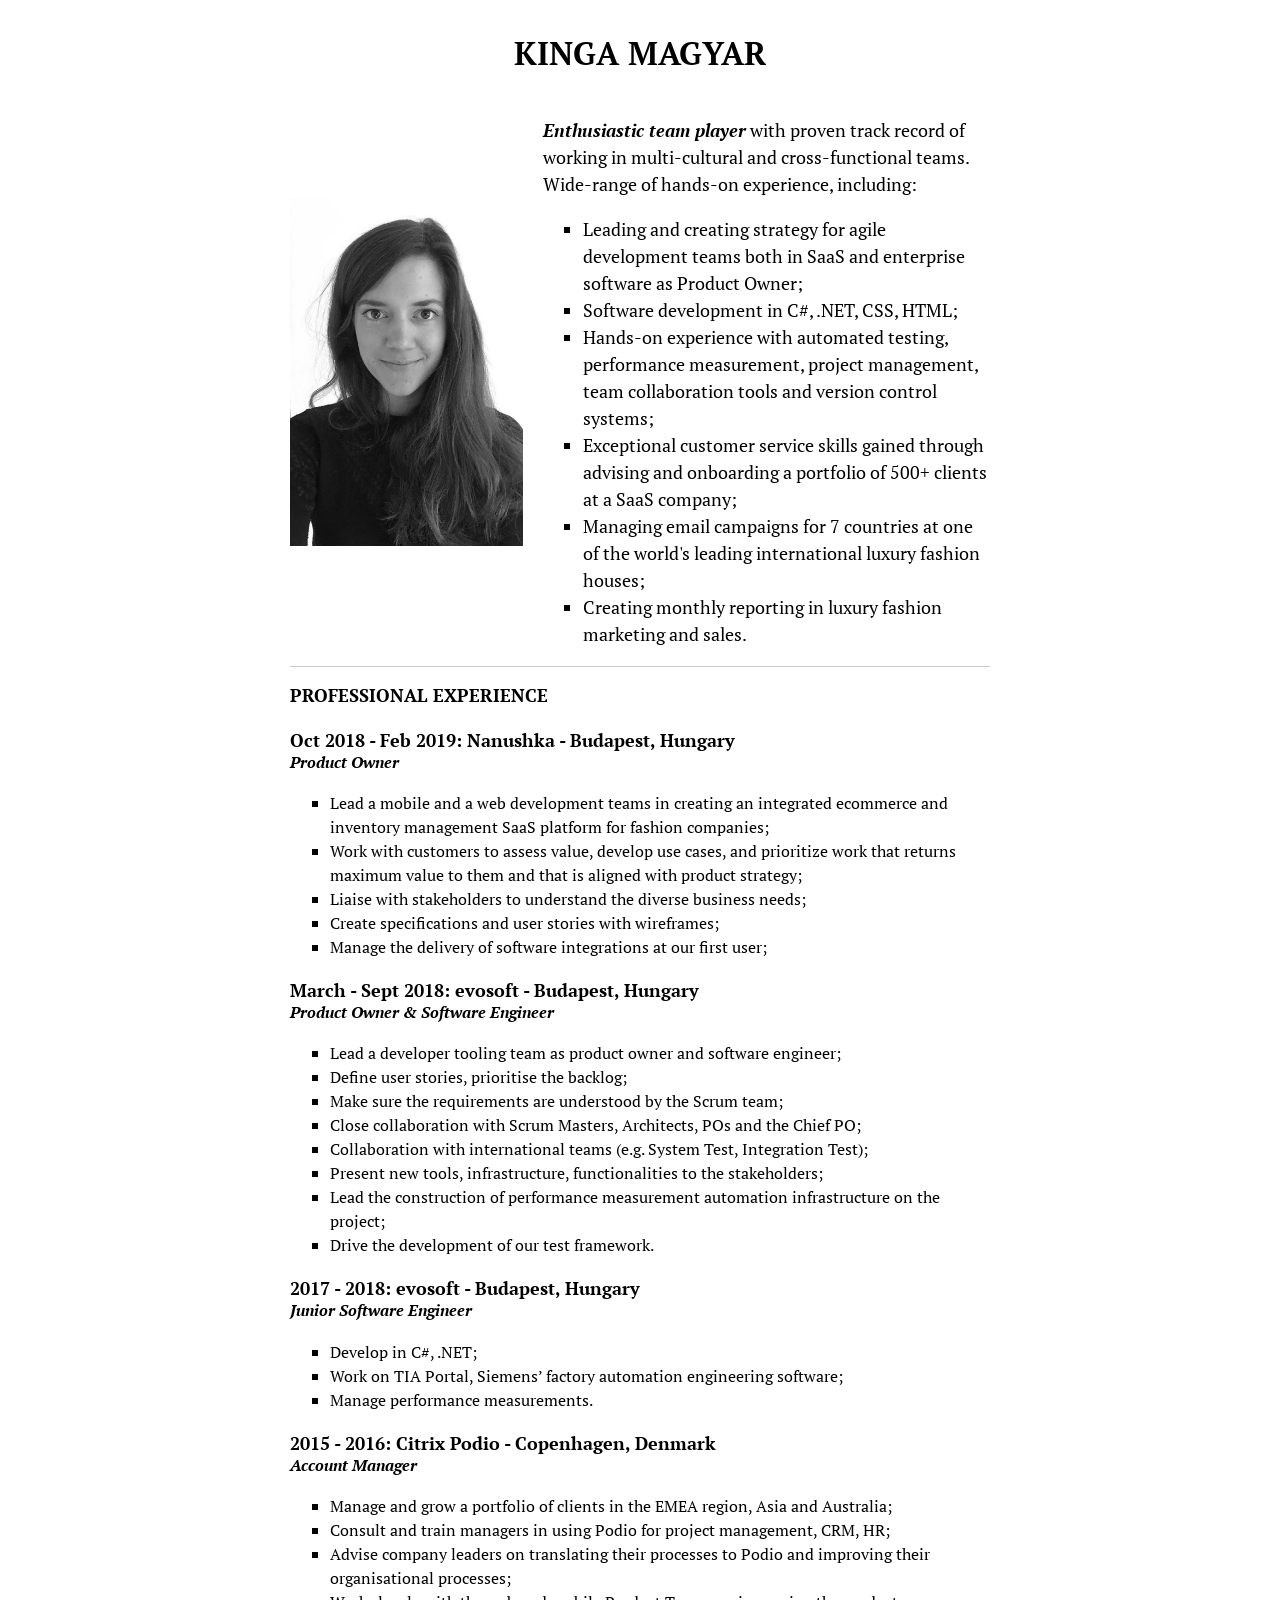
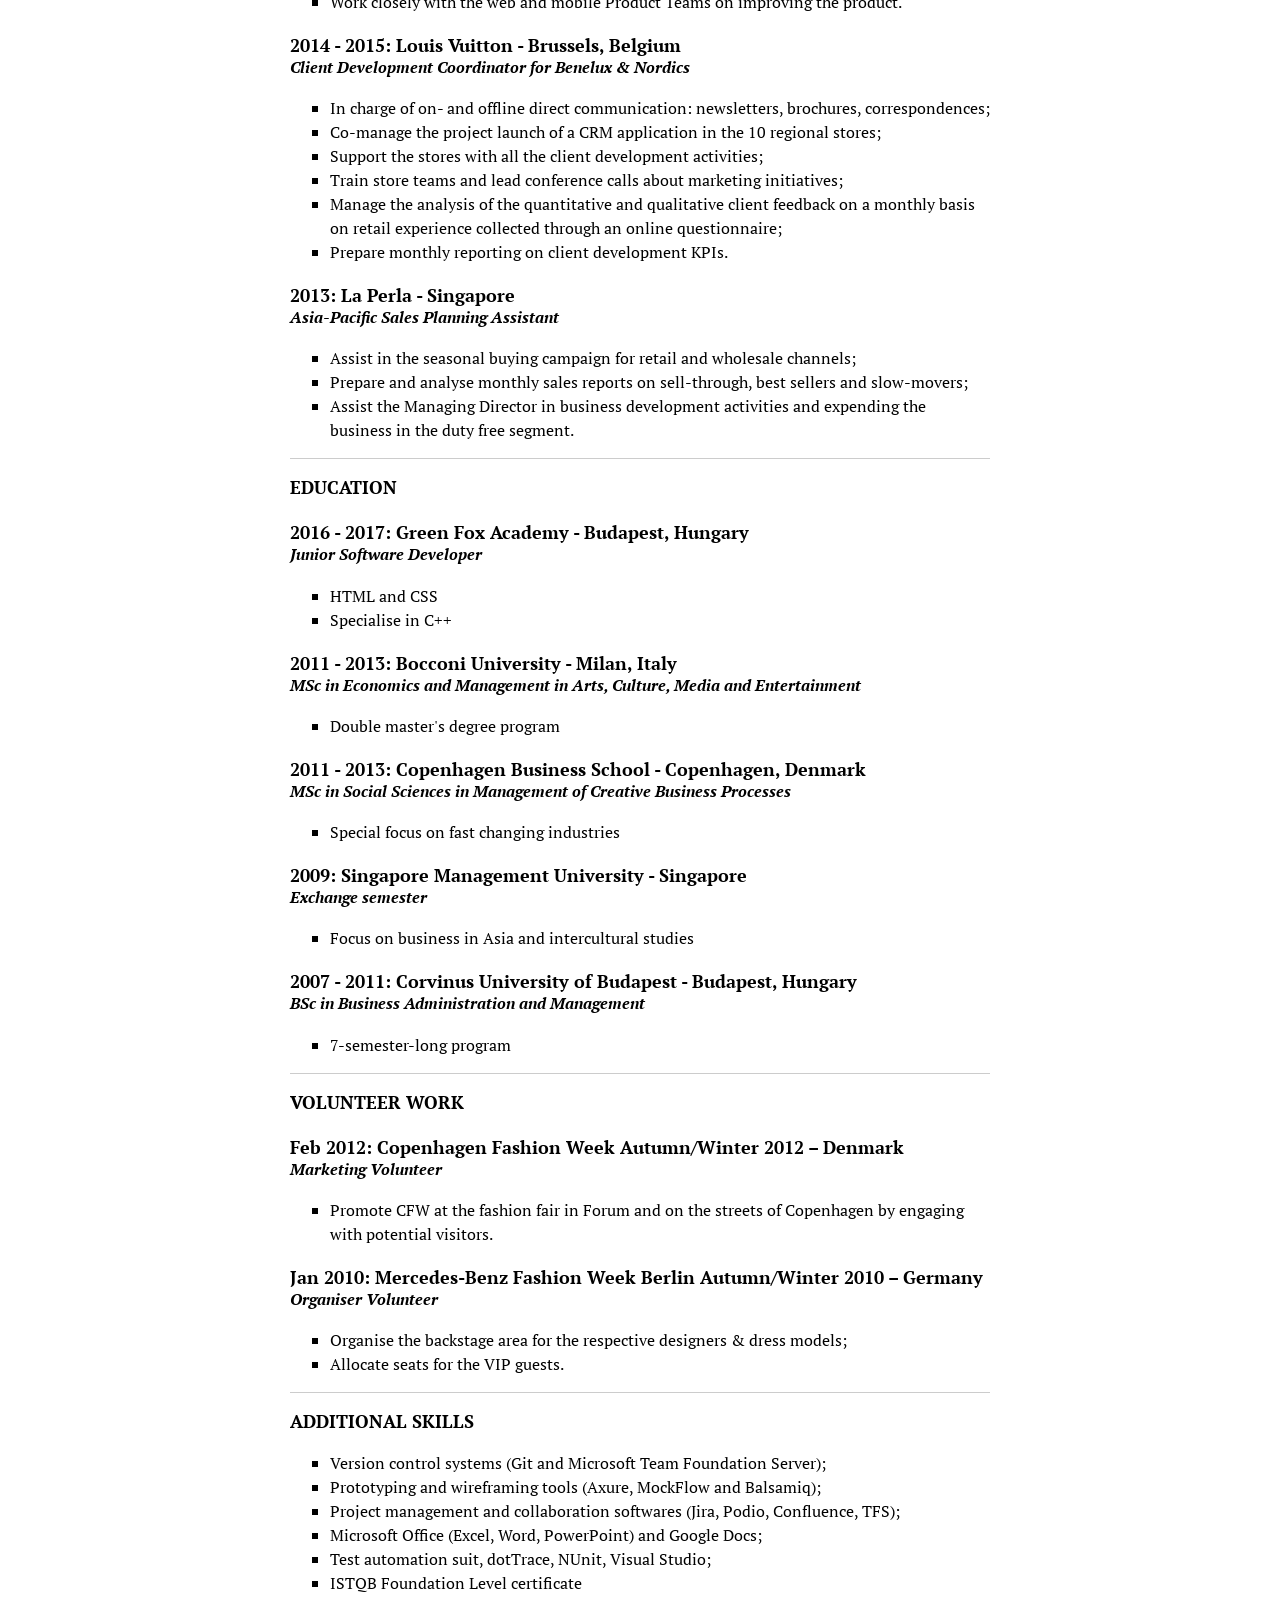
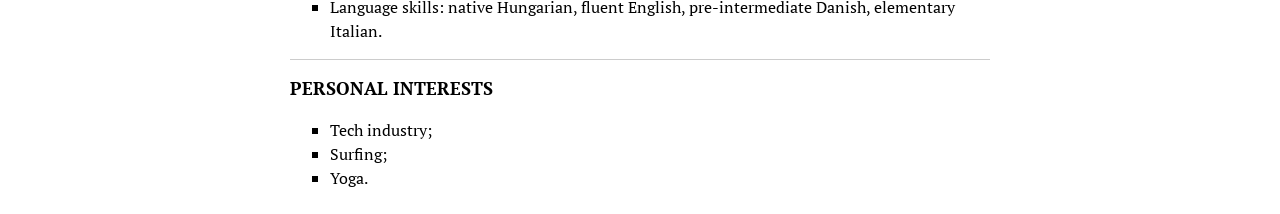
==== index.html @ 29c27c9c "Extend experience" ====
<!doctype html>
<html lang="en">
  <head>
    <title>CV Kinga Magyar</title>
    <meta charset="utf-8">
    <link href="https://fonts.googleapis.com/css?family=PT+Serif:400,400i,700,700i" rel="stylesheet">
    <link href="style.css" rel="stylesheet">
    <meta name="viewport" content="width=device-width, initial-scale=1">
  </head>
  <body>
    <h1>Kinga Magyar</h1>
    <div class="profile-pic">
      <img src="Kinga_profile.jpg" alt="Kinga Magyar profile">
    </div>
    <section class="summary">
      <p>
        <em>Enthusiastic team player</em>
        with proven track record of working in multi-cultural and cross-functional teams. Wide-range of hands-on experience, including:
      </p>
      <ul>
      	<li>
          Leading and creating strategy for agile development teams both in SaaS and enterprise software as Product Owner;
        </li>
        <li>
          Software development in C#, .NET, CSS, HTML;
        </li>
        <li>
          Hands-on experience with automated testing, performance measurement, project management, team collaboration tools and version control systems;
        </li>
        <li>
          Exceptional customer service skills gained through advising and onboarding a portfolio of 500+ clients at a SaaS company;
        </li>
        <li>
          Managing email campaigns for 7 countries at one of the world's leading international luxury fashion houses;
        </li>
        <li>
          Creating monthly reporting in luxury fashion marketing and sales.
        </li>
      </ul>
    </section>
    <section>
      <h2>Professional experience</h2>
      <ul class="simple-ul">
        <li>
          <h3>Oct 2018 - Feb 2019: Nanushka - Budapest, Hungary</h3>
          <h4>Product Owner</h4>
          <ul>
            <li>
              Lead a mobile and a web development teams in creating an integrated ecommerce and inventory management SaaS platform for fashion companies;
            </li>
            <li>
              Work with customers to assess value, develop use cases, and prioritize work that returns maximum value to them and that is aligned with product strategy;
            </li>
            <li>
              Liaise with stakeholders to understand the diverse business needs;
            </li>
            <li>
              Create specifications and user stories with wireframes;
            </li>
            <li>
              Manage the delivery of software integrations at our first user;
            </li>
          </ul>
        </li>
        <li>
          <h3>March - Sept 2018: evosoft - Budapest, Hungary</h3>
          <h4>Product Owner & Software Engineer</h4>
          <ul>
            <li>
              Lead a developer tooling team as product owner and software engineer;
            </li>
            <li>
              Define user stories, prioritise the backlog;
            </li>
            <li>
              Make sure the requirements are understood by the Scrum team;
            </li>
            <li>
              Close collaboration with Scrum Masters, Architects, POs and the Chief PO;
            </li>
            <li>
              Collaboration with international teams (e.g. System Test, Integration Test);
            </li>
            <li>
              Present new tools, infrastructure, functionalities to the stakeholders;
            </li>
            <li>
              Lead the construction of performance measurement automation infrastructure on the project;
            </li>
            <li>
              Drive the development of our test framework.
            </li>
          </ul>
        </li>
        <li>
          <h3>2017 - 2018: evosoft - Budapest, Hungary</h3>
          <h4>Junior Software Engineer</h4>
          <ul>
            <li>
              Develop in C#, .NET;
            </li>
            <li>
              Work on TIA Portal, Siemens’ factory automation engineering software;
            </li>
            <li>
              Manage performance measurements.
            </li>
          </ul>
        </li>
        <li>
          <h3>2015 - 2016: Citrix Podio - Copenhagen, Denmark</h3>
          <h4>Account Manager</h4>
          <ul>
            <li>
              Manage and grow a portfolio of clients in the EMEA region, Asia and Australia;
            </li>
            <li>
              Consult and train managers in using Podio for project management, CRM, HR;
            </li>
            <li>
              Advise company leaders on translating their processes to Podio and improving their organisational processes;
            </li>
            <li>
              Work closely with the web and mobile Product Teams on improving the product.
            </li>
          </ul>
        </li>
        <li>
          <h3>2014 - 2015: Louis Vuitton - Brussels, Belgium</h3>
          <h4>Client Development Coordinator for Benelux & Nordics</h4>
          <ul>
            <li>
              In charge of on- and offline direct communication: newsletters, brochures, correspondences;
            </li>
            <li>
              Co-manage the project launch of a CRM application in the 10 regional stores;
            </li>
            <li>
              Support the stores with all the client development activities;
            </li>
            <li>
              Train store teams and lead conference calls about marketing initiatives;
            </li>
            <li>
              Manage the analysis of the quantitative and qualitative client feedback  on a monthly basis on retail experience collected through an online questionnaire;
            </li>
            <li>
              Prepare monthly reporting on client development KPIs.
            </li>
          </ul>
        </li>
        <li>
          <h3>2013: La Perla - Singapore</h3>
          <h4>Asia-Pacific Sales Planning Assistant</h4>
          <ul>
            <li>
              Assist in the seasonal buying campaign for retail and wholesale channels; 
            </li>
            <li>
              Prepare and analyse monthly sales reports on sell-through, best sellers and slow-movers;
            </li>
            <li>
              Assist the Managing Director in business development activities and expending the business in the duty free segment.
            </li>
          </ul>
        </li>
      </ul>
    </section>
    <section>
      <h2>Education</h2>
      <ul class="simple-ul">
        <li>
          <h3>2016 - 2017: Green Fox Academy - Budapest, Hungary</h3>
          <h4>Junior Software Developer</h4>
          <ul>
            <li>HTML and CSS</li>
            <li>Specialise in C++</li>
          </ul>
        </li>
        <li>
          <h3>2011 - 2013: Bocconi University - Milan, Italy</h3>
          <h4>MSc in Economics and Management in Arts, Culture, Media and Entertainment</h4>
          <ul>
            <li>Double master's degree program</li>
          </ul>
        </li>
        <li>
          <h3>2011 - 2013: Copenhagen Business School - Copenhagen, Denmark</h3>
          <h4>MSc in Social Sciences in Management of Creative Business Processes</h4>
          <ul>
            <li>Special focus on fast changing industries</li>
          </ul>
        </li>
        <li>
          <h3>2009: Singapore Management University - Singapore</h3>
          <h4>Exchange semester</h4>
          <ul>
            <li>Focus on business in Asia and intercultural studies</li>
          </ul>
        </li>
        <li>
          <h3>2007 - 2011: Corvinus University of Budapest - Budapest, Hungary</h3>
          <h4>BSc in Business Administration and Management</h4>
          <ul>
            <li>7-semester-long program</li>
          </ul>
        </li>
      </ul>
    </section>
    <section>
      <h2>Volunteer Work</h2>
      <ul class="simple-ul">
        <li>
          <h3>Feb 2012: Copenhagen Fashion Week Autumn/Winter 2012 – Denmark</h3>
          <h4>Marketing Volunteer</h4>
          <ul>
            <li>
              Promote CFW at the fashion fair in Forum and on the streets of Copenhagen by engaging with potential visitors.
            </li>
          </ul>
        </li>
        <li>
          <h3>Jan 2010: Mercedes-Benz Fashion Week Berlin Autumn/Winter 2010 – Germany</h3>
          <h4>Organiser Volunteer</h4>
          <ul>
            <li>
              Organise the backstage area for the respective designers & dress models;
            </li>
            <li>
              Allocate seats for the VIP guests.
            </li>
          </ul>
        </li>
	  </ul>
	</section>
    <section>
      <h2>Additional Skills</h2>
      <ul>
        <li>Version control systems (Git and Microsoft Team Foundation Server);</li>
        <li>Prototyping and wireframing tools (Axure, MockFlow and Balsamiq);</li>
        <li>Project management and collaboration softwares (Jira, Podio, Confluence, TFS);</li>
        <li>Microsoft Office (Excel, Word, PowerPoint) and Google Docs;</li>
        <li>Test automation suit, dotTrace, NUnit, Visual Studio;</li>
        <li>ISTQB Foundation Level certificate</li>
        <li>Language skills: native Hungarian, fluent English, pre-intermediate Danish, elementary Italian.</li>
      </ul>
    </section>
    <section>
      <h2>Personal Interests</h2>
      <ul>
        <li>Tech industry;</li>
        <li>Surfing;</li>
        <li>Yoga.</li>
      </ul>
    </section>
  </body>
</html>
---- style.css ----
body {
  color: #4C4C4C;
  display: flex;
  flex-wrap: wrap;
  font-family: PT Serif, sans-serif;
  line-height: 1.5;
  margin-left: auto;
  margin-right: auto;
  text-align: left;
  color: #000000;
}

img {
  margin: 0px 15px 15px 0px;
}

section {
  border-top: 1px solid rgba(0,0,0,0.2);
  width: 100%;
}

em {
  color: #000000;
  font-weight: bold;
}

ul {
  list-style-type: square;
}

h1 {
  text-align: center;
  width: 100%;
}

h1,
h2 {
  text-transform: uppercase;
}

h2,
h3 {
  font-size: 18px;
  margin-bottom: 0;
}

h4 {
  font-size: 16px;
  font-style: italic;
  line-height: 1;
  margin-top: 0;
}

.summary {
  font-size: large;
  border-top: 0;
}

.simple-ul {
  list-style: none;
  padding-left: 0;
}

@media screen and (min-width: 768px) {
  body {
    max-width: 700px; 
  }

  img, .profile-pic {
    width: 233px;
    margin-right: 20px;
    align-self: center;
  }

  .summary {
    width: 447px;
  }
}

@media screen and (min-width: 600px) and (max-width: 767px) {
  body {
    max-width: 560px; 
  }

  img, .profile-pic {
    width: 187px;
    margin-right: 20px;
    align-self: center;
  }

  .summary {
    width: 353px;
  }
}

@media screen and (max-width: 599px) {
  body {
    margin: 0 10px; 
  }

  img {
    width: 80%;
    margin: 0 10%;
  }

  .profile-pic {
    overflow: hidden;
    height: 80vw;
  }
}
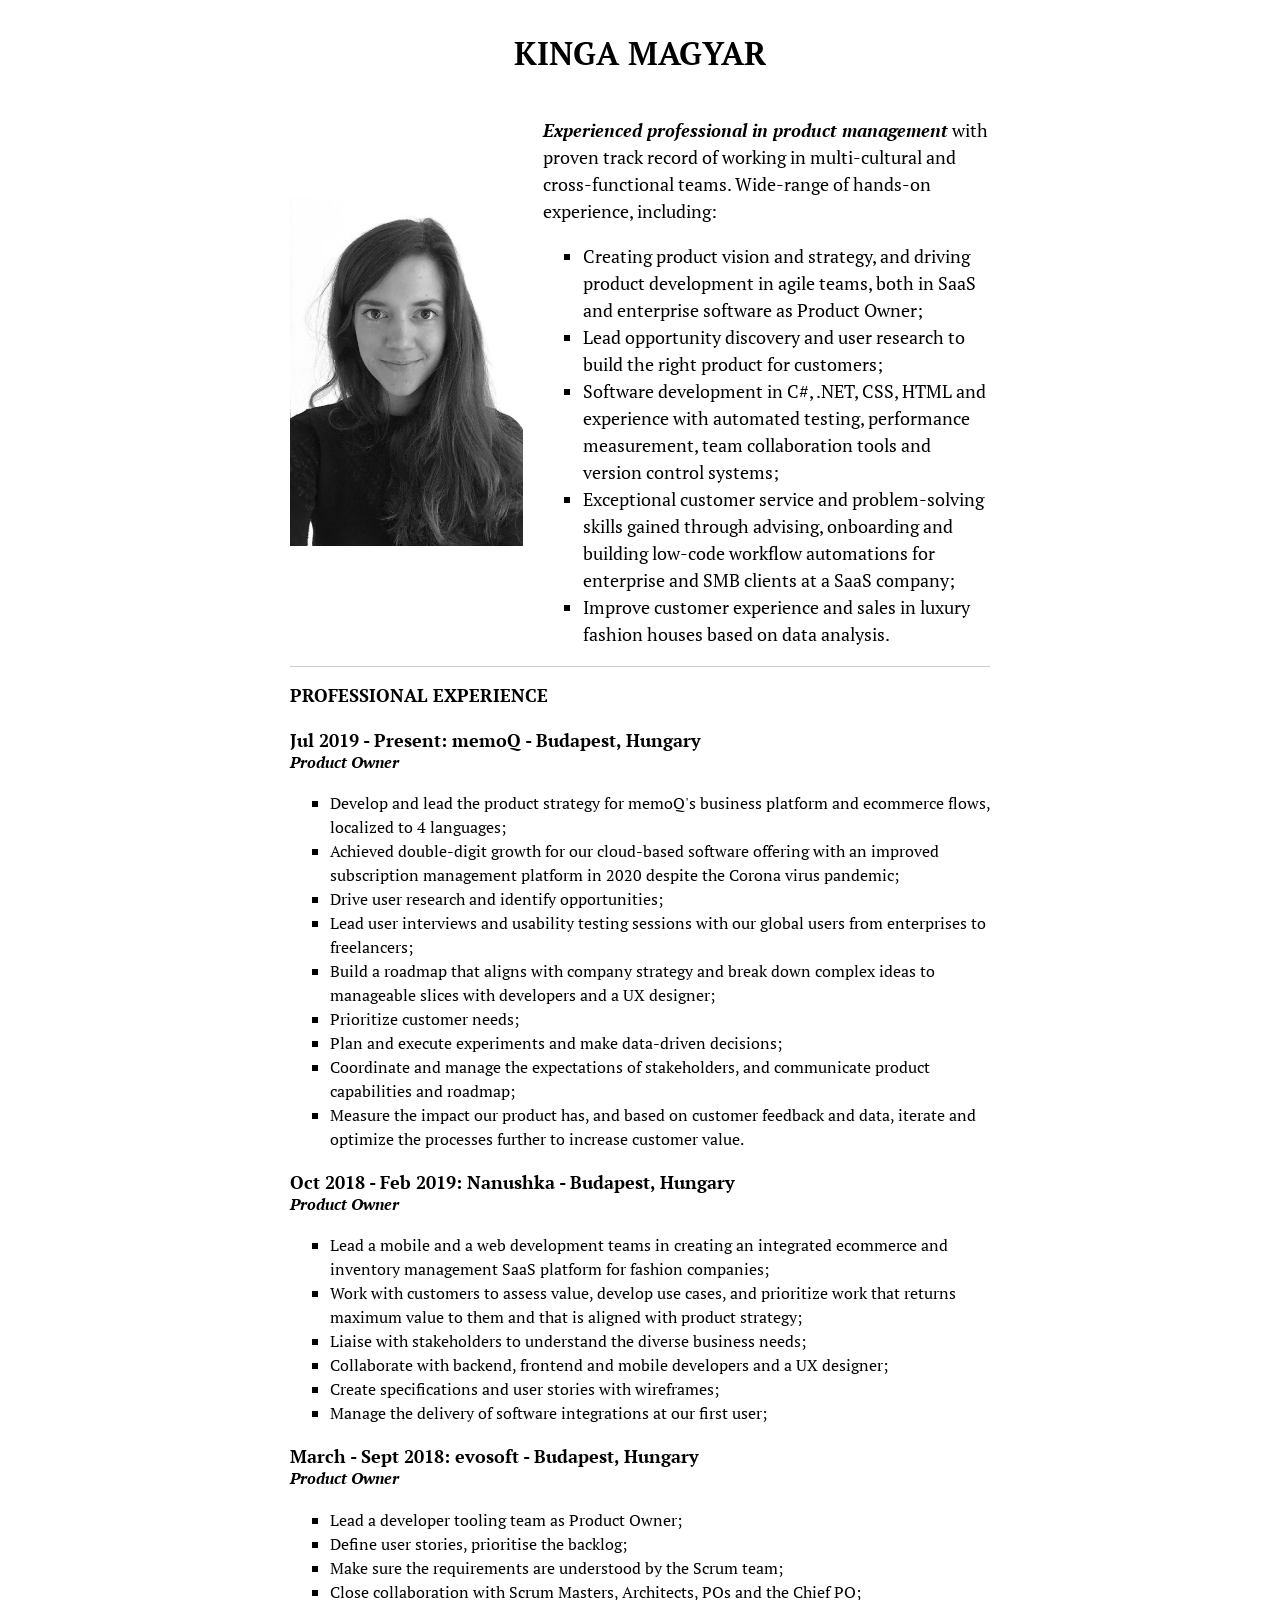
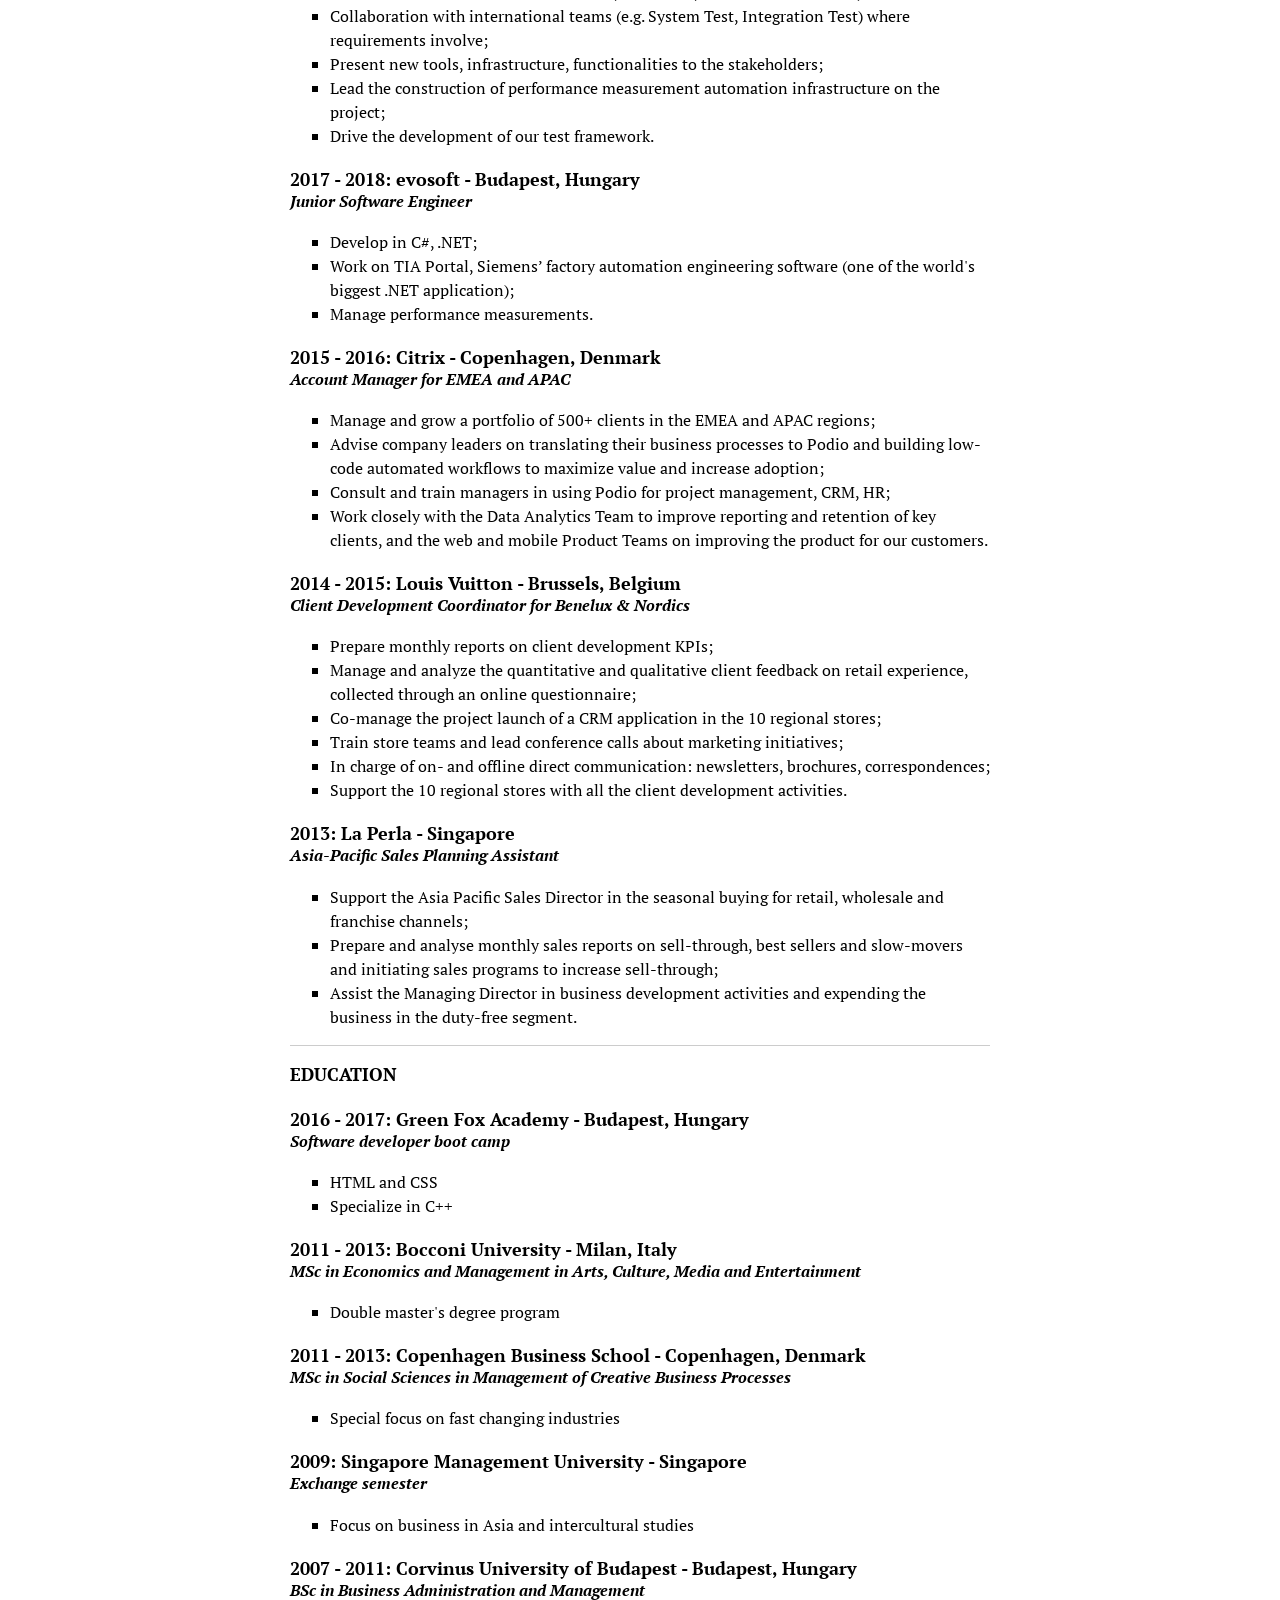
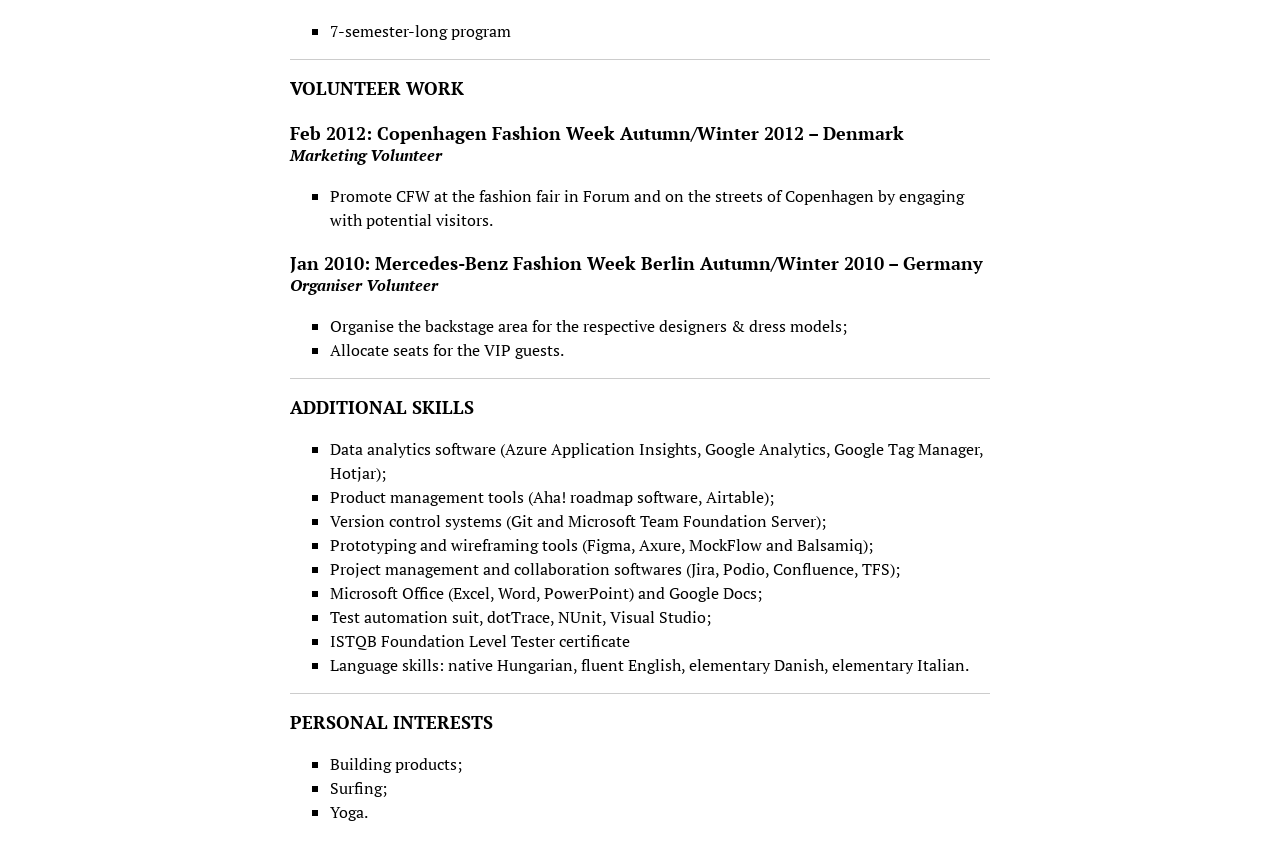
==== commit 80c4c9ac: "Update experience" ====
--- a/index.html
+++ b/index.html
@@ -14,33 +14,64 @@
     </div>
     <section class="summary">
       <p>
-        <em>Enthusiastic team player</em>
+        <em>Experienced professional in product management</em>
         with proven track record of working in multi-cultural and cross-functional teams. Wide-range of hands-on experience, including:
       </p>
       <ul>
       	<li>
-          Leading and creating strategy for agile development teams both in SaaS and enterprise software as Product Owner;
-        </li>
-        <li>
-          Software development in C#, .NET, CSS, HTML;
-        </li>
-        <li>
-          Hands-on experience with automated testing, performance measurement, project management, team collaboration tools and version control systems;
-        </li>
-        <li>
-          Exceptional customer service skills gained through advising and onboarding a portfolio of 500+ clients at a SaaS company;
-        </li>
-        <li>
-          Managing email campaigns for 7 countries at one of the world's leading international luxury fashion houses;
-        </li>
-        <li>
-          Creating monthly reporting in luxury fashion marketing and sales.
+          Creating product vision and strategy, and driving product development in agile teams, both in SaaS and enterprise software as Product Owner;
+        </li>
+	<li>
+          Lead opportunity discovery and user research to build the right product for customers;
+        </li>
+        <li>
+          Software development in C#, .NET, CSS, HTML and experience with automated testing, performance measurement, team collaboration tools and version control systems;
+        </li>
+        <li>
+          Exceptional customer service and problem-solving skills gained through advising, onboarding and building low-code workflow automations for enterprise and SMB clients at a SaaS company;
+        </li>
+        <li>
+          Improve customer experience and sales in luxury fashion houses based on data analysis.
         </li>
       </ul>
     </section>
     <section>
       <h2>Professional experience</h2>
       <ul class="simple-ul">
+	<li>
+          <h3>Jul 2019 - Present: memoQ - Budapest, Hungary</h3>
+          <h4>Product Owner</h4>
+          <ul>
+            <li>
+              Develop and lead the product strategy for memoQ's business platform and ecommerce flows, localized to 4 languages;
+            </li>
+            <li>
+              Achieved double-digit growth for our cloud-based software offering with an improved subscription management platform in 2020 despite the Corona virus pandemic;
+            </li>
+            <li>
+              Drive user research and identify opportunities;
+            </li>
+            <li>
+              Lead user interviews and usability testing sessions with our global users from enterprises to freelancers;
+            </li>
+            <li>
+              Build a roadmap that aligns with company strategy and break down complex ideas to manageable slices with developers and a UX designer;
+            </li>
+	    <li>
+              Prioritize customer needs;
+            </li>
+	    <li>
+	      Plan and execute experiments and make data-driven decisions;
+	    </li>
+	    <li>
+              Coordinate and manage the expectations of stakeholders, and communicate product capabilities and roadmap;
+            </li>
+	    <li>
+	      Measure the impact our product has, and based on customer feedback and data, iterate and optimize the processes further to increase customer value.
+	    </li>
+          </ul>
+        </li>
+        <li>
         <li>
           <h3>Oct 2018 - Feb 2019: Nanushka - Budapest, Hungary</h3>
           <h4>Product Owner</h4>
@@ -54,6 +85,9 @@
             <li>
               Liaise with stakeholders to understand the diverse business needs;
             </li>
+	    <li>
+	      Collaborate with backend, frontend and mobile developers and a UX designer;
+	    </li>
             <li>
               Create specifications and user stories with wireframes;
             </li>
@@ -64,10 +98,10 @@
         </li>
         <li>
           <h3>March - Sept 2018: evosoft - Budapest, Hungary</h3>
-          <h4>Product Owner & Software Engineer</h4>
-          <ul>
-            <li>
-              Lead a developer tooling team as product owner and software engineer;
+          <h4>Product Owner</h4>
+          <ul>
+            <li>
+              Lead a developer tooling team as Product Owner;
             </li>
             <li>
               Define user stories, prioritise the backlog;
@@ -79,7 +113,7 @@
               Close collaboration with Scrum Masters, Architects, POs and the Chief PO;
             </li>
             <li>
-              Collaboration with international teams (e.g. System Test, Integration Test);
+              Collaboration with international teams (e.g. System Test, Integration Test) where requirements involve;
             </li>
             <li>
               Present new tools, infrastructure, functionalities to the stakeholders;
@@ -100,7 +134,7 @@
               Develop in C#, .NET;
             </li>
             <li>
-              Work on TIA Portal, Siemens’ factory automation engineering software;
+              Work on TIA Portal, Siemens’ factory automation engineering software (one of the world's biggest .NET application);
             </li>
             <li>
               Manage performance measurements.
@@ -108,20 +142,20 @@
           </ul>
         </li>
         <li>
-          <h3>2015 - 2016: Citrix Podio - Copenhagen, Denmark</h3>
-          <h4>Account Manager</h4>
-          <ul>
-            <li>
-              Manage and grow a portfolio of clients in the EMEA region, Asia and Australia;
+          <h3>2015 - 2016: Citrix - Copenhagen, Denmark</h3>
+          <h4>Account Manager for EMEA and APAC</h4>
+          <ul>
+            <li>
+              Manage and grow a portfolio of 500+ clients in the EMEA and APAC regions;
+            </li>
+            <li>
+              Advise company leaders on translating their business processes to Podio and building low-code automated workflows to maximize value and increase adoption;
             </li>
             <li>
               Consult and train managers in using Podio for project management, CRM, HR;
             </li>
             <li>
-              Advise company leaders on translating their processes to Podio and improving their organisational processes;
-            </li>
-            <li>
-              Work closely with the web and mobile Product Teams on improving the product.
+              Work closely with the Data Analytics Team to improve reporting and retention of key clients, and the web and mobile Product Teams on improving the product for our customers.
             </li>
           </ul>
         </li>
@@ -130,22 +164,22 @@
           <h4>Client Development Coordinator for Benelux & Nordics</h4>
           <ul>
             <li>
+              Prepare monthly reports on client development KPIs;
+            </li>
+	    <li>
+	      Manage and analyze the quantitative and qualitative client feedback on retail experience, collected through an online questionnaire;
+	    </li>
+            <li>
+              Co-manage the project launch of a CRM application in the 10 regional stores;
+            </li>
+            <li>
+              Train store teams and lead conference calls about marketing initiatives;
+            </li>
+            <li>
               In charge of on- and offline direct communication: newsletters, brochures, correspondences;
             </li>
             <li>
-              Co-manage the project launch of a CRM application in the 10 regional stores;
-            </li>
-            <li>
-              Support the stores with all the client development activities;
-            </li>
-            <li>
-              Train store teams and lead conference calls about marketing initiatives;
-            </li>
-            <li>
-              Manage the analysis of the quantitative and qualitative client feedback  on a monthly basis on retail experience collected through an online questionnaire;
-            </li>
-            <li>
-              Prepare monthly reporting on client development KPIs.
+              Support the 10 regional stores with all the client development activities.
             </li>
           </ul>
         </li>
@@ -154,13 +188,13 @@
           <h4>Asia-Pacific Sales Planning Assistant</h4>
           <ul>
             <li>
-              Assist in the seasonal buying campaign for retail and wholesale channels; 
-            </li>
-            <li>
-              Prepare and analyse monthly sales reports on sell-through, best sellers and slow-movers;
-            </li>
-            <li>
-              Assist the Managing Director in business development activities and expending the business in the duty free segment.
+              Support the Asia Pacific Sales Director in the seasonal buying for retail, wholesale and franchise channels;
+            </li>
+            <li>
+              Prepare and analyse monthly sales reports on sell-through, best sellers and slow-movers and initiating sales programs to increase sell-through;
+            </li>
+            <li>
+              Assist the Managing Director in business development activities and expending the business in the duty-free segment.
             </li>
           </ul>
         </li>
@@ -171,10 +205,10 @@
       <ul class="simple-ul">
         <li>
           <h3>2016 - 2017: Green Fox Academy - Budapest, Hungary</h3>
-          <h4>Junior Software Developer</h4>
+          <h4>Software developer boot camp</h4>
           <ul>
             <li>HTML and CSS</li>
-            <li>Specialise in C++</li>
+            <li>Specialize in C++</li>
           </ul>
         </li>
         <li>
@@ -236,22 +270,24 @@
     <section>
       <h2>Additional Skills</h2>
       <ul>
+	<li>Data analytics software (Azure Application Insights, Google Analytics, Google Tag Manager, Hotjar);</li>
+	<li>Product management tools (Aha! roadmap software, Airtable);</li>
         <li>Version control systems (Git and Microsoft Team Foundation Server);</li>
-        <li>Prototyping and wireframing tools (Axure, MockFlow and Balsamiq);</li>
+        <li>Prototyping and wireframing tools (Figma, Axure, MockFlow and Balsamiq);</li>
         <li>Project management and collaboration softwares (Jira, Podio, Confluence, TFS);</li>
         <li>Microsoft Office (Excel, Word, PowerPoint) and Google Docs;</li>
         <li>Test automation suit, dotTrace, NUnit, Visual Studio;</li>
-        <li>ISTQB Foundation Level certificate</li>
-        <li>Language skills: native Hungarian, fluent English, pre-intermediate Danish, elementary Italian.</li>
+        <li>ISTQB Foundation Level Tester certificate</li>
+        <li>Language skills: native Hungarian, fluent English, elementary Danish, elementary Italian.</li>
       </ul>
     </section>
     <section>
       <h2>Personal Interests</h2>
       <ul>
-        <li>Tech industry;</li>
+        <li>Building products;</li>
         <li>Surfing;</li>
         <li>Yoga.</li>
       </ul>
     </section>
   </body>
-</html>+</html>
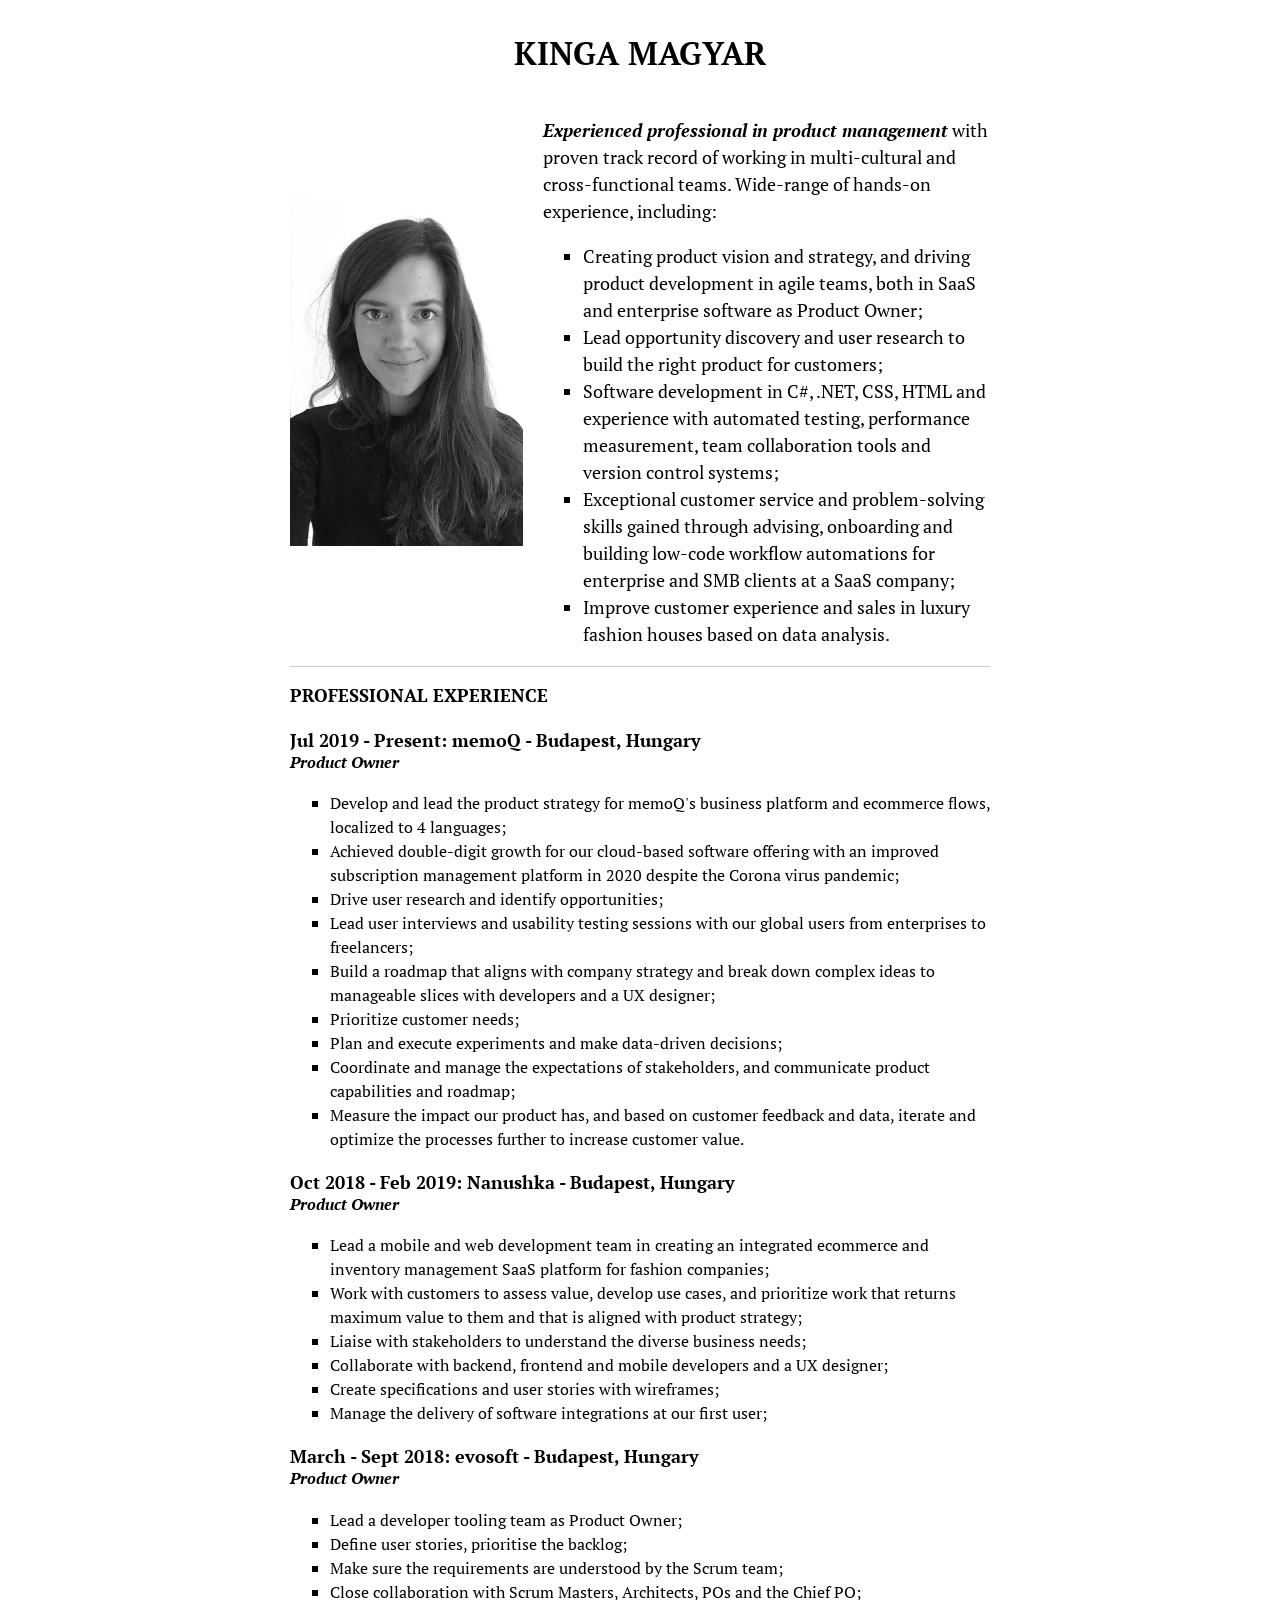
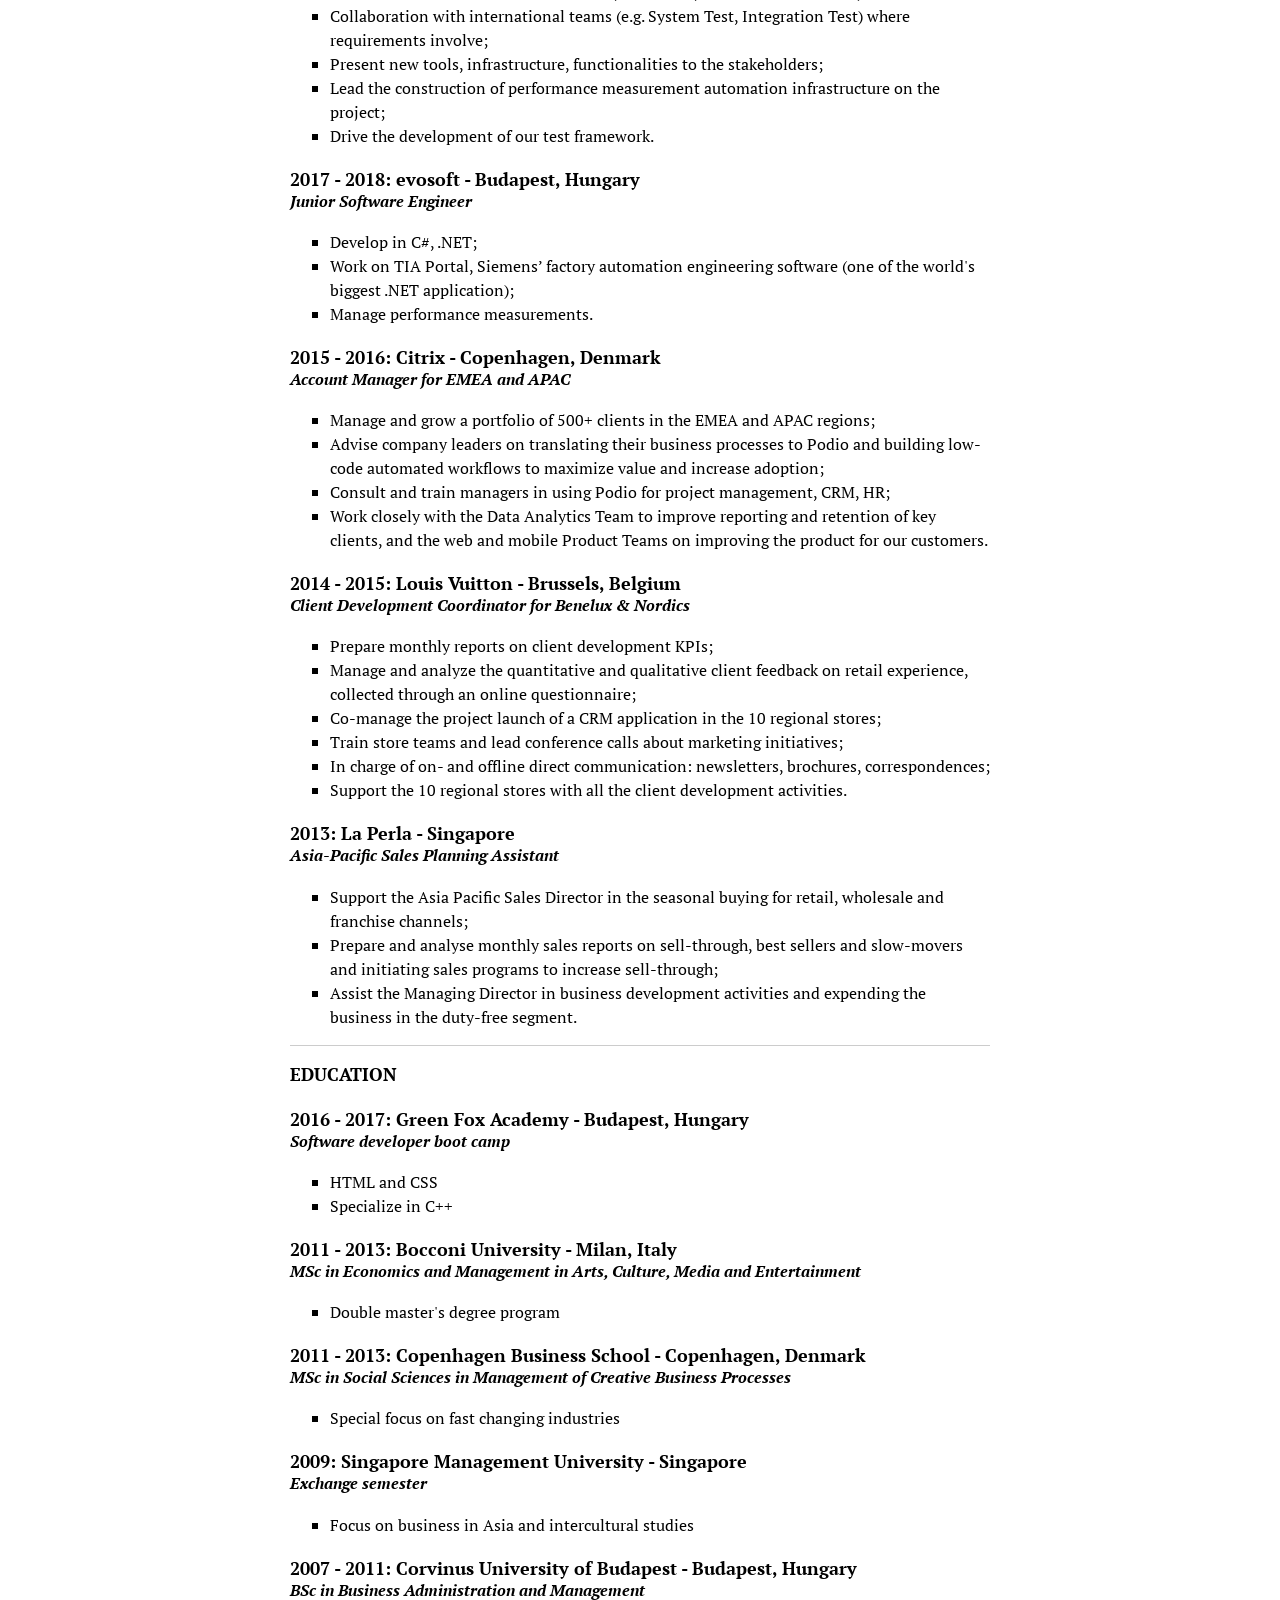
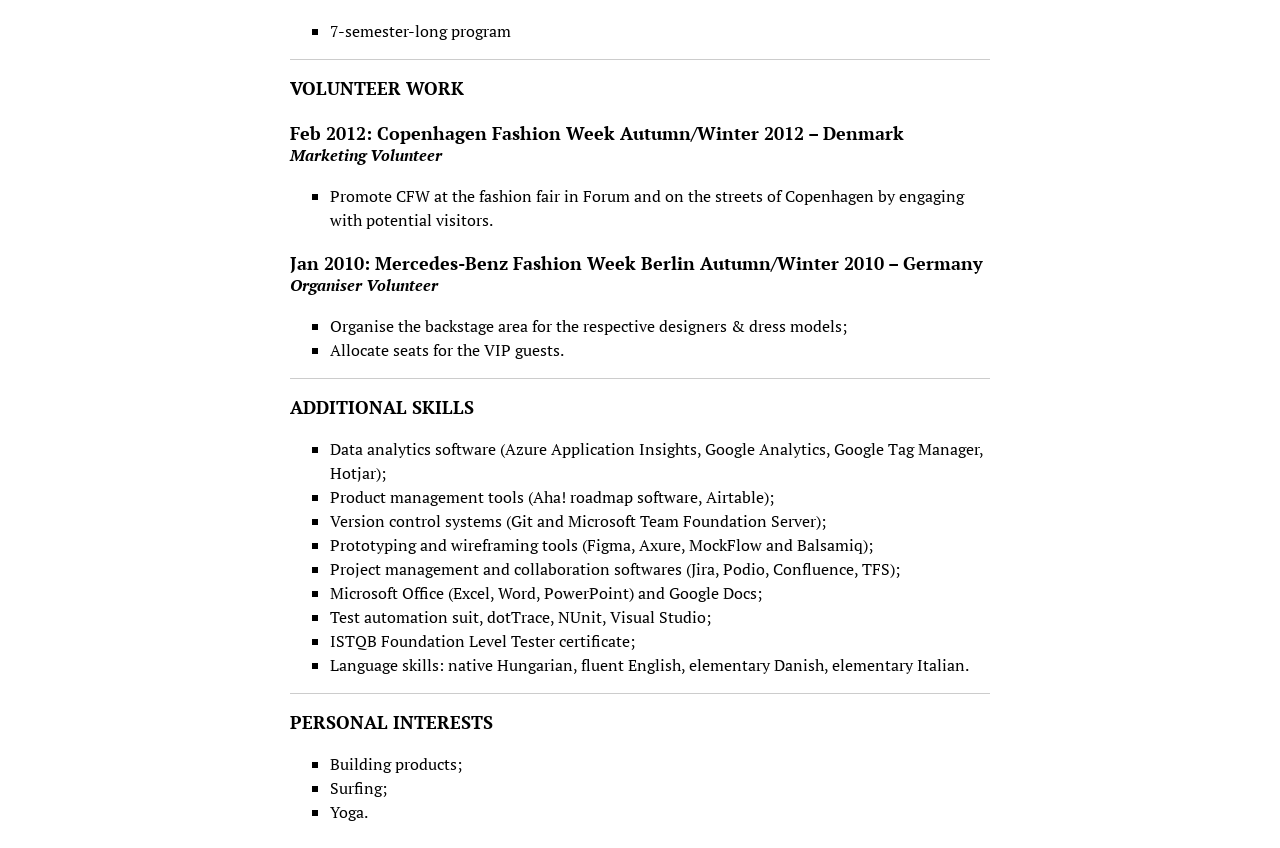
==== commit 9cdf9052: "Add favicon" ====
--- a/index.html
+++ b/index.html
@@ -6,6 +6,8 @@
     <link href="https://fonts.googleapis.com/css?family=PT+Serif:400,400i,700,700i" rel="stylesheet">
     <link href="style.css" rel="stylesheet">
     <meta name="viewport" content="width=device-width, initial-scale=1">
+    <link rel="shortcut icon" href="/favicon.ico" type="image/x-icon">
+    <link rel="icon" href="/favicon.ico" type="image/x-icon">
   </head>
   <body>
     <h1>Kinga Magyar</h1>
@@ -77,7 +79,7 @@
           <h4>Product Owner</h4>
           <ul>
             <li>
-              Lead a mobile and a web development teams in creating an integrated ecommerce and inventory management SaaS platform for fashion companies;
+              Lead a mobile and web development team in creating an integrated ecommerce and inventory management SaaS platform for fashion companies;
             </li>
             <li>
               Work with customers to assess value, develop use cases, and prioritize work that returns maximum value to them and that is aligned with product strategy;
@@ -277,7 +279,7 @@
         <li>Project management and collaboration softwares (Jira, Podio, Confluence, TFS);</li>
         <li>Microsoft Office (Excel, Word, PowerPoint) and Google Docs;</li>
         <li>Test automation suit, dotTrace, NUnit, Visual Studio;</li>
-        <li>ISTQB Foundation Level Tester certificate</li>
+        <li>ISTQB Foundation Level Tester certificate;</li>
         <li>Language skills: native Hungarian, fluent English, elementary Danish, elementary Italian.</li>
       </ul>
     </section>
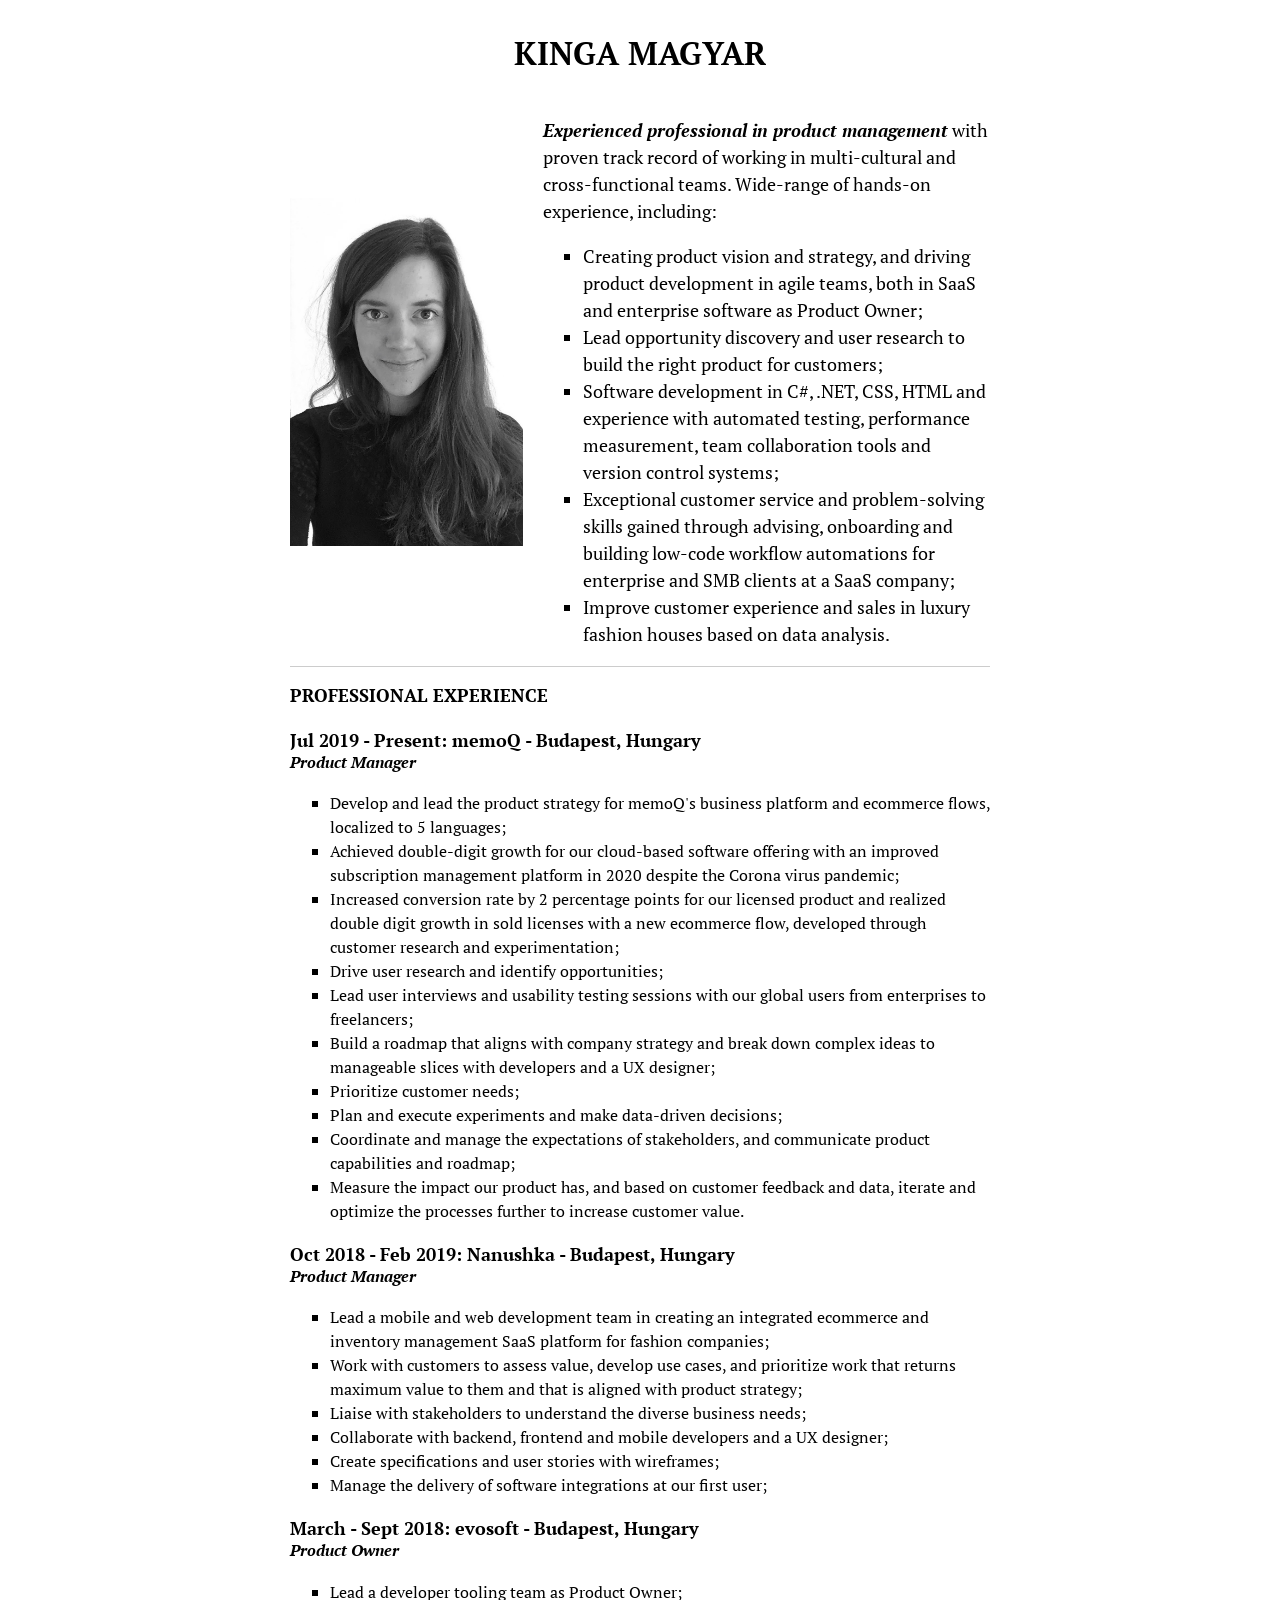
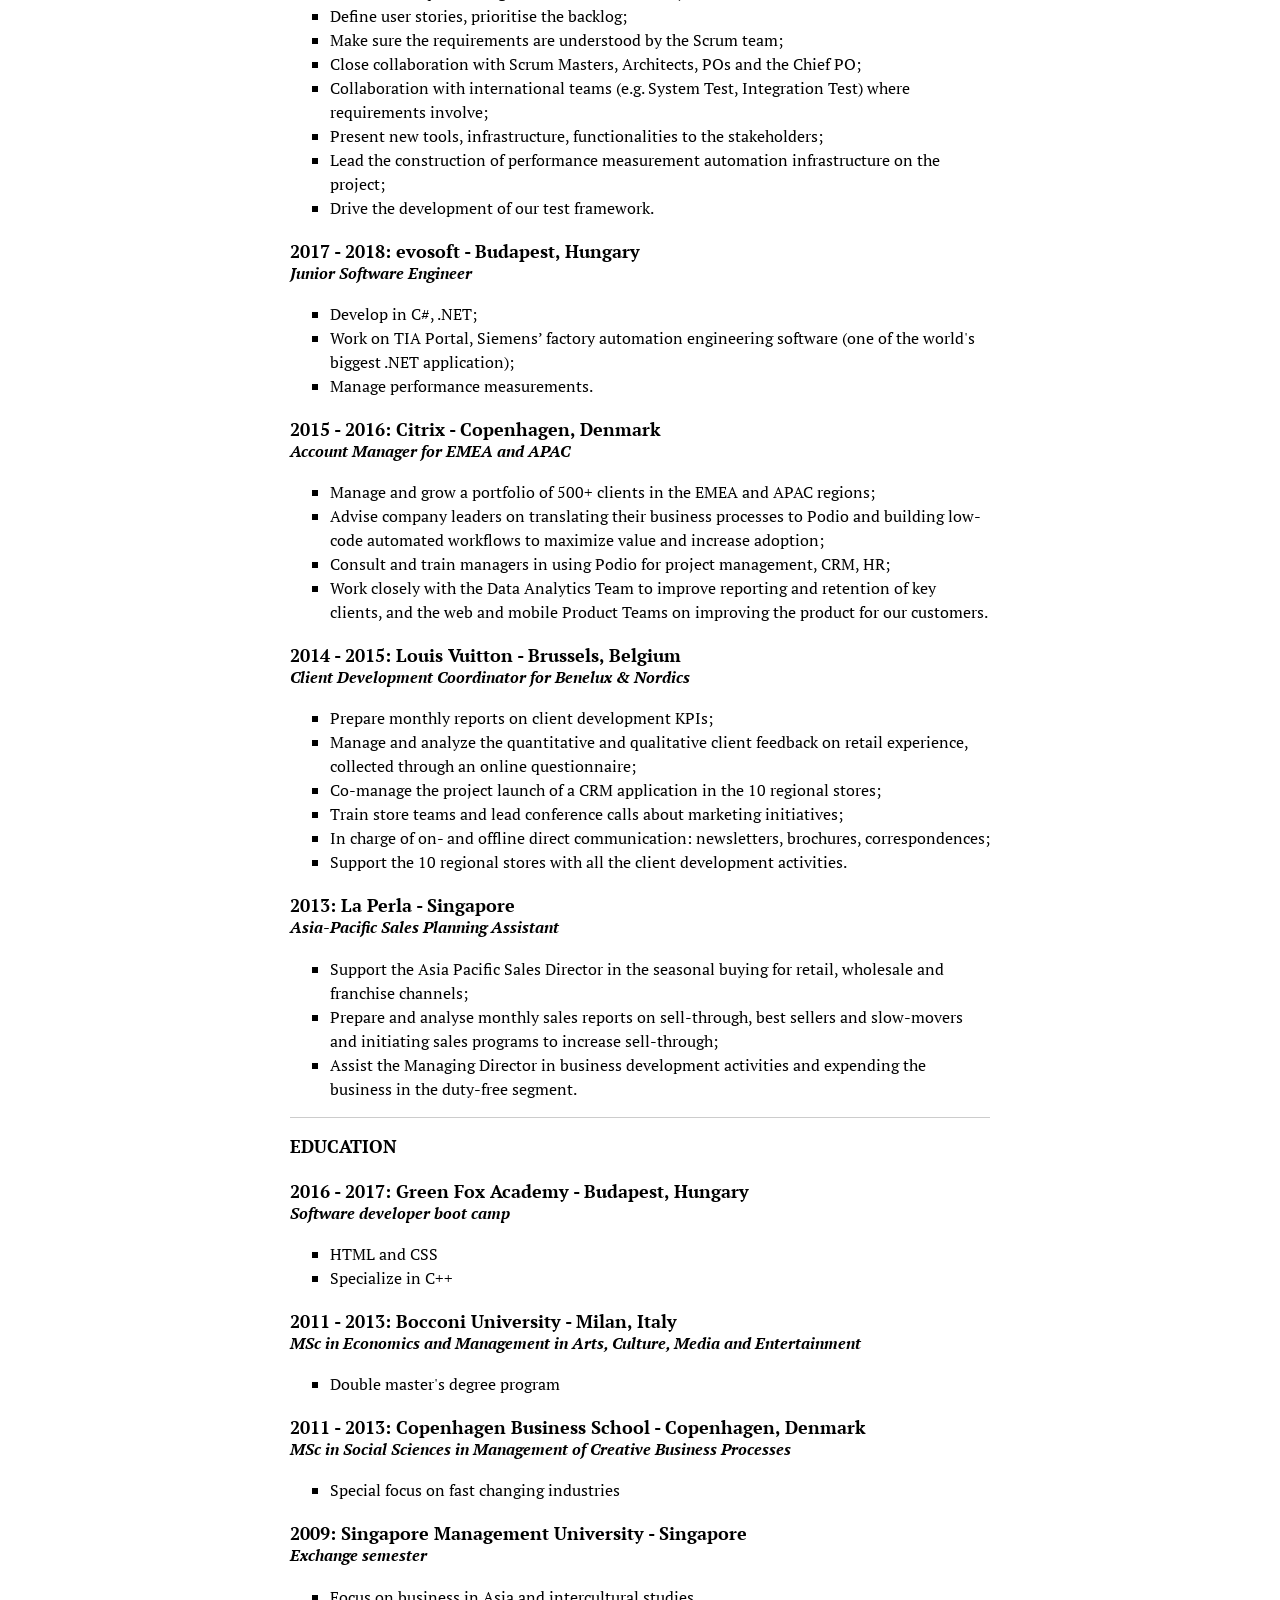
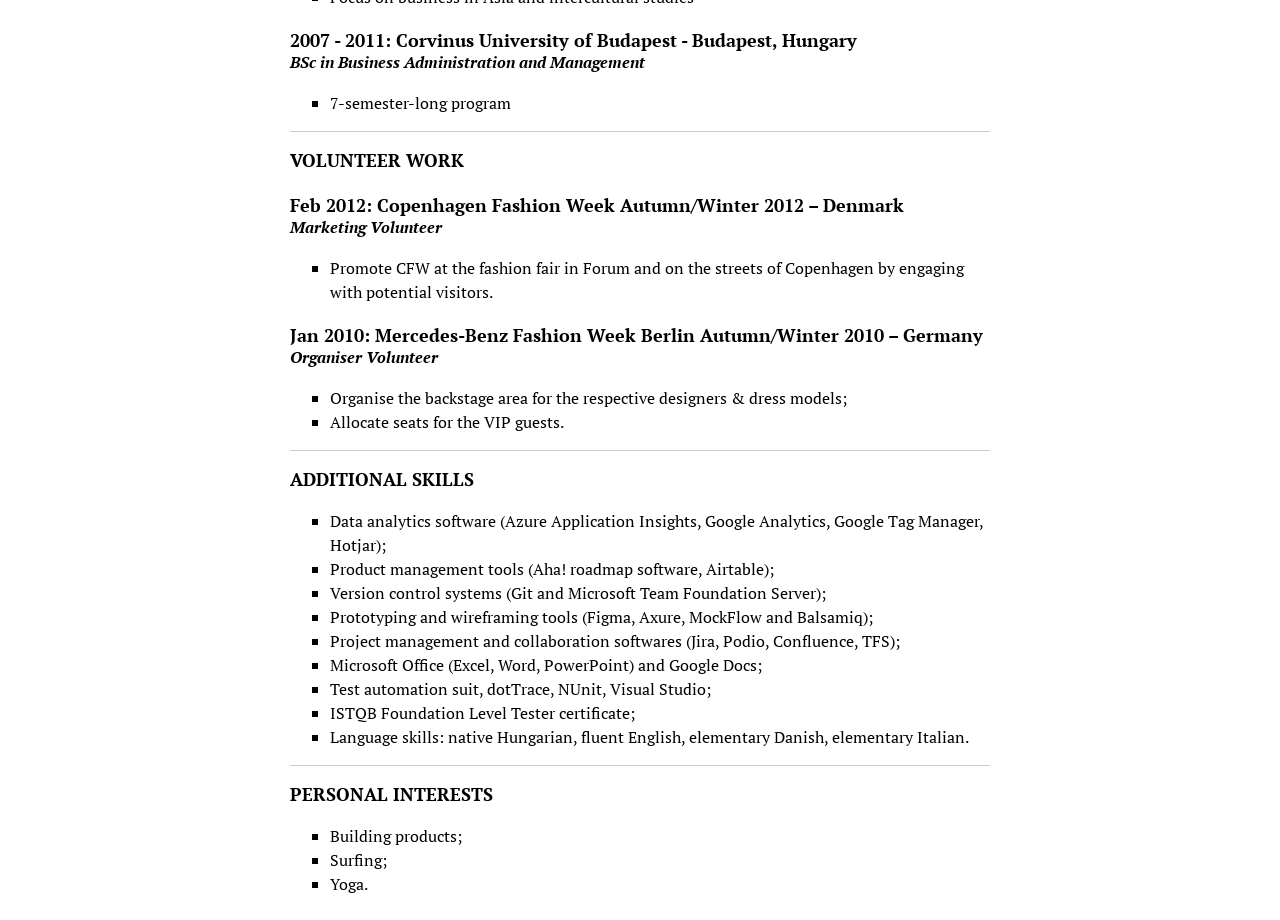
==== commit ceb6279c: "Update index.html Update title" ====
--- a/index.html
+++ b/index.html
@@ -42,15 +42,18 @@
       <ul class="simple-ul">
 	<li>
           <h3>Jul 2019 - Present: memoQ - Budapest, Hungary</h3>
-          <h4>Product Owner</h4>
-          <ul>
-            <li>
-              Develop and lead the product strategy for memoQ's business platform and ecommerce flows, localized to 4 languages;
+          <h4>Product Manager</h4>
+          <ul>
+            <li>
+              Develop and lead the product strategy for memoQ's business platform and ecommerce flows, localized to 5 languages;
             </li>
             <li>
               Achieved double-digit growth for our cloud-based software offering with an improved subscription management platform in 2020 despite the Corona virus pandemic;
             </li>
             <li>
+              Increased conversion rate by 2 percentage points for our licensed product and realized double digit growth in sold licenses with a new ecommerce flow, developed through customer research and experimentation;
+            </li>
+            <li>
               Drive user research and identify opportunities;
             </li>
             <li>
@@ -76,7 +79,7 @@
         <li>
         <li>
           <h3>Oct 2018 - Feb 2019: Nanushka - Budapest, Hungary</h3>
-          <h4>Product Owner</h4>
+          <h4>Product Manager</h4>
           <ul>
             <li>
               Lead a mobile and web development team in creating an integrated ecommerce and inventory management SaaS platform for fashion companies;
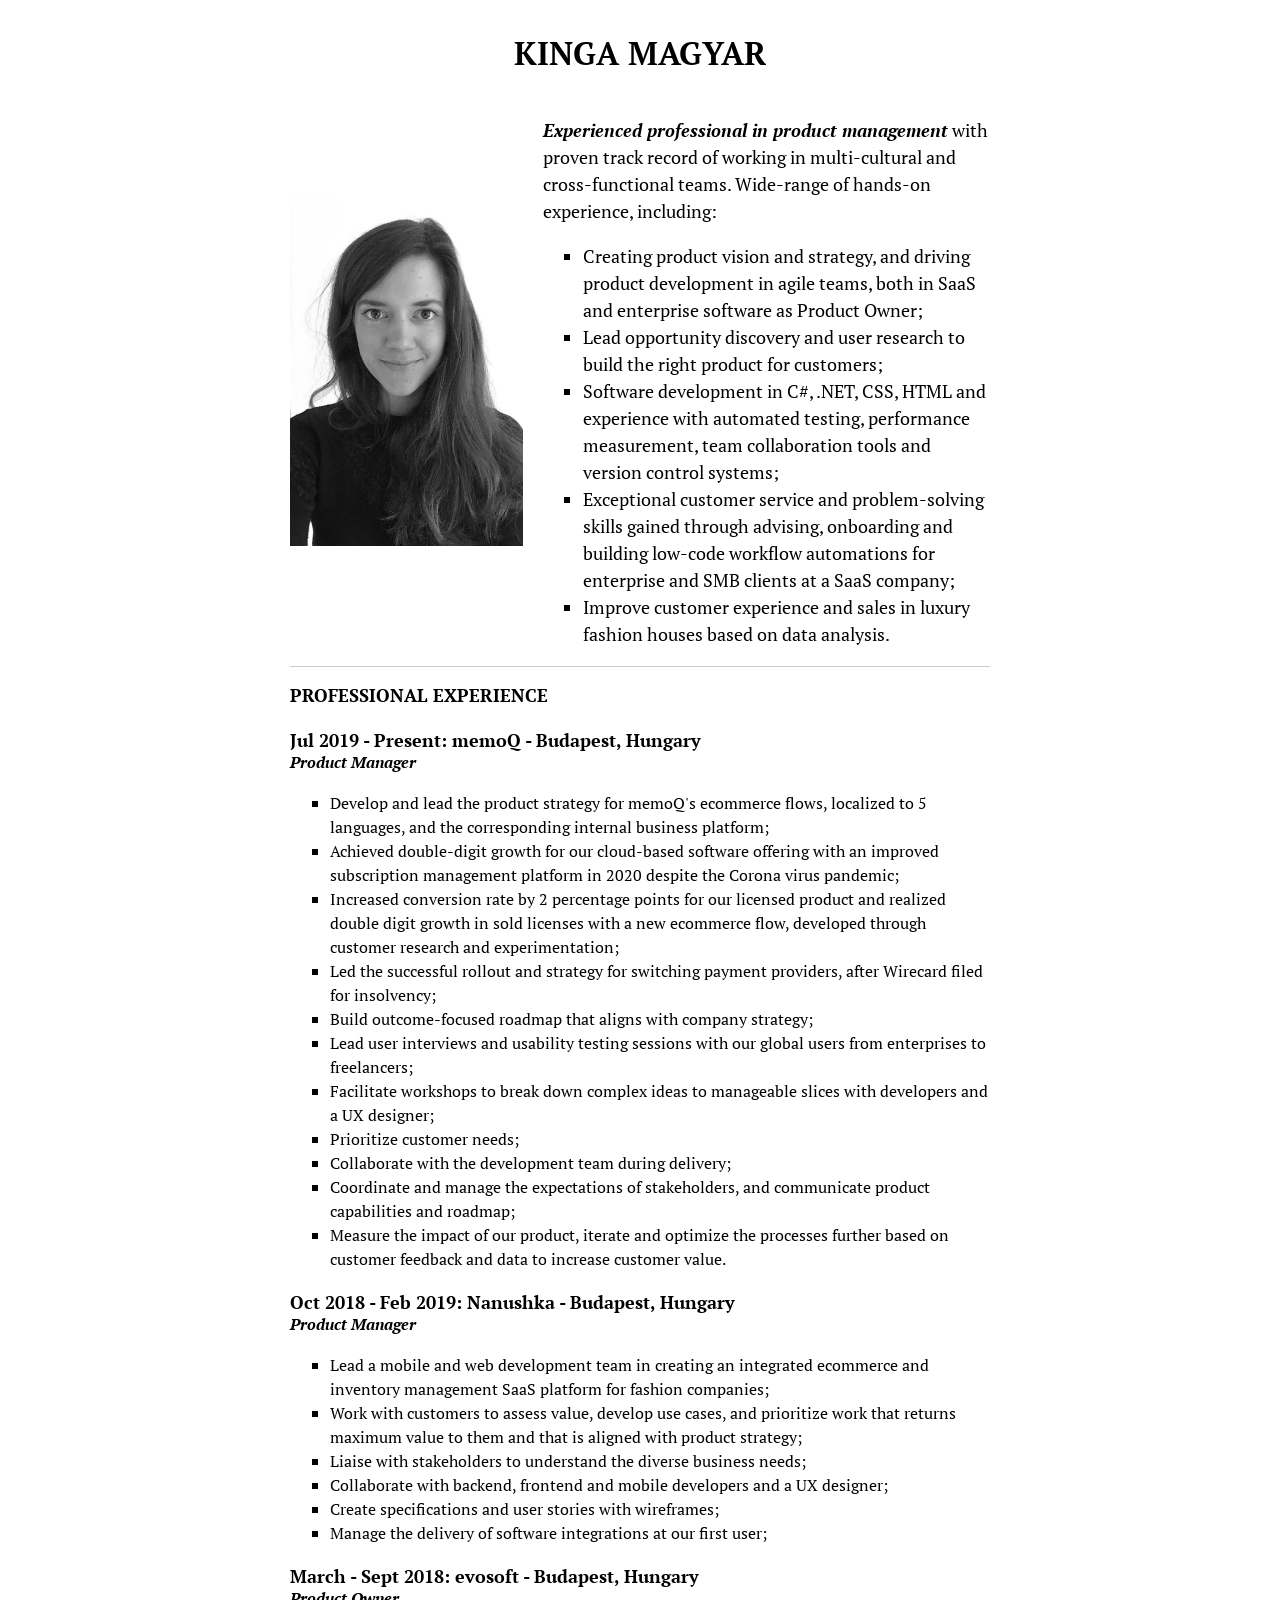
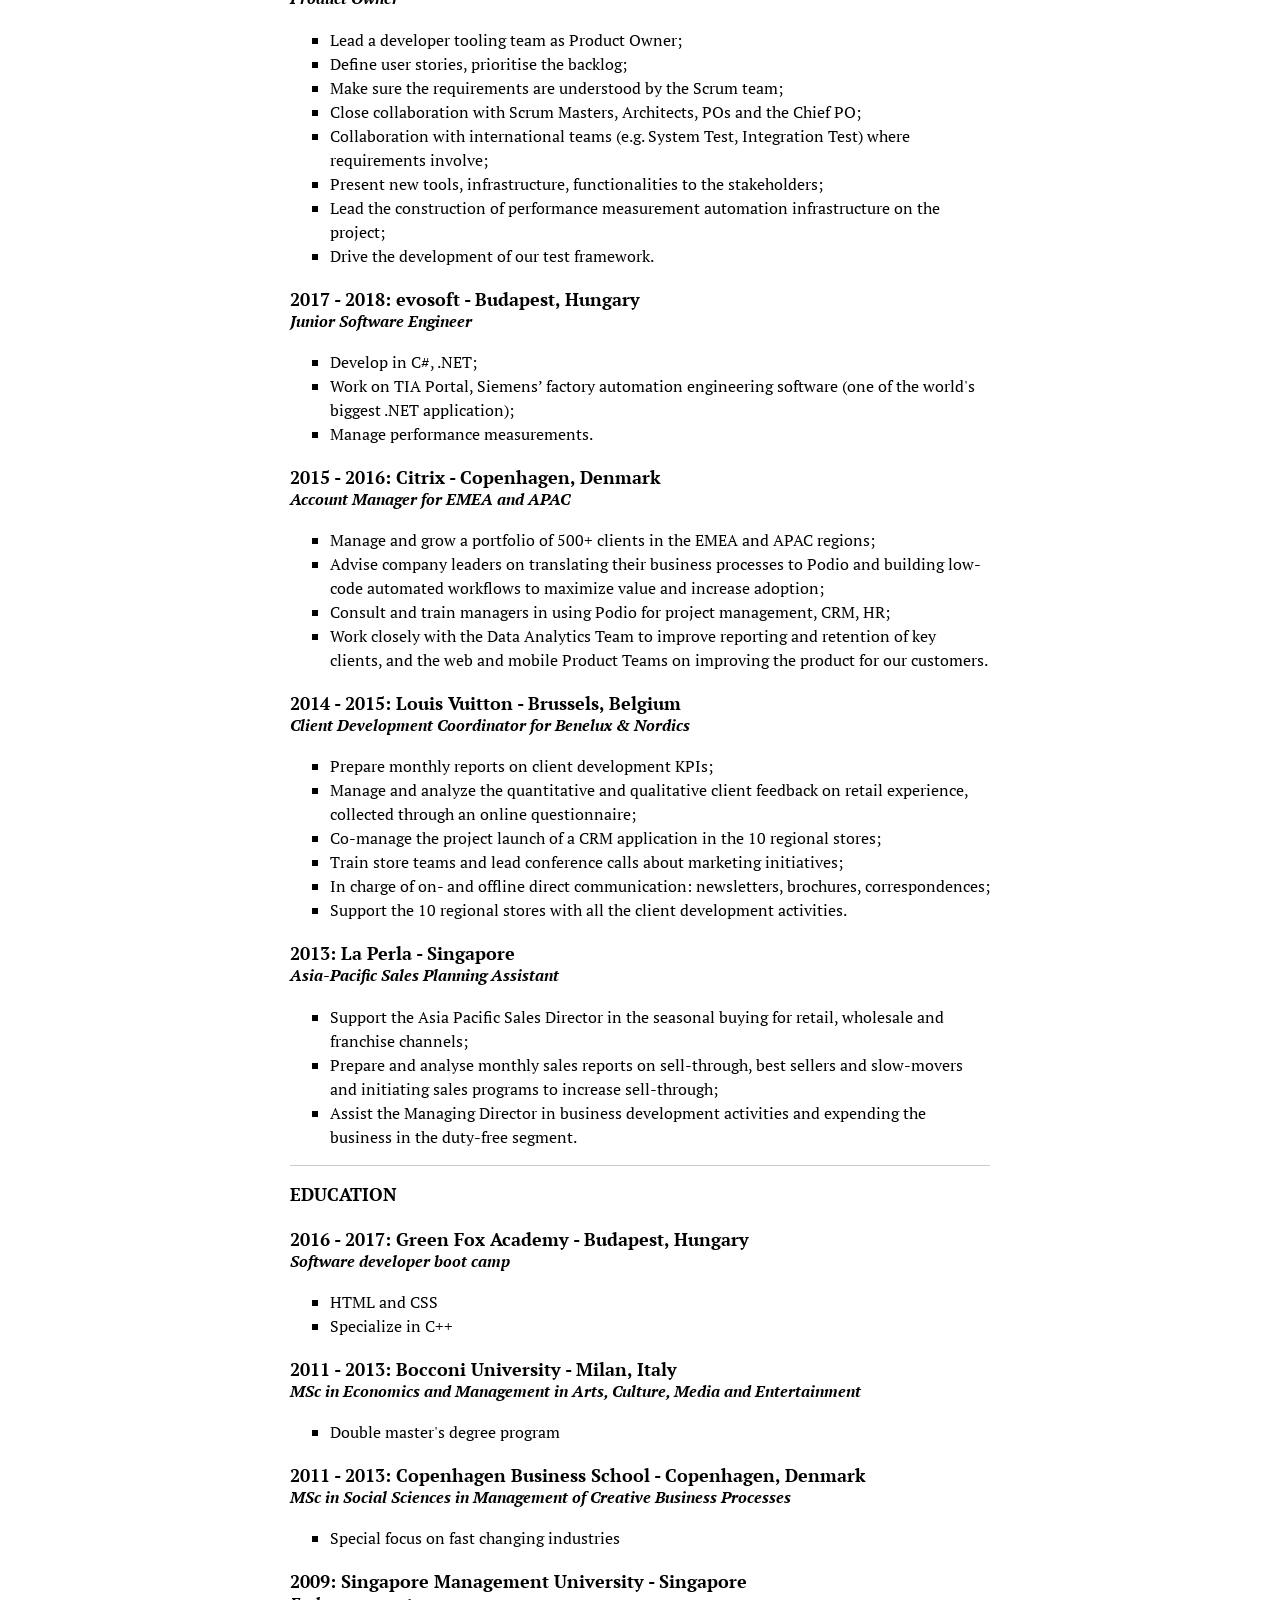
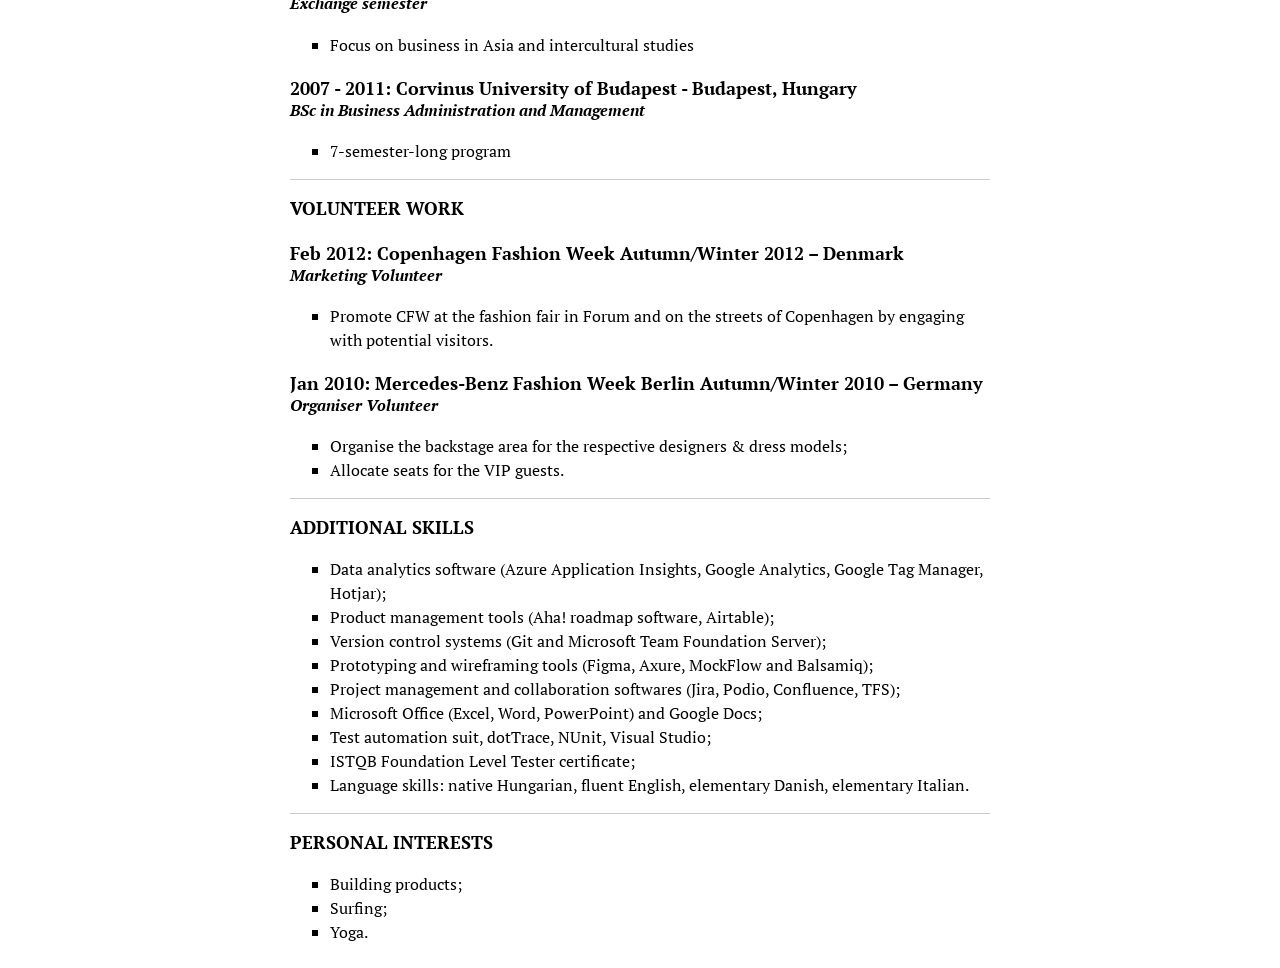
==== commit 6b4429ae: "Update index.html Update experience" ====
--- a/index.html
+++ b/index.html
@@ -45,7 +45,7 @@
           <h4>Product Manager</h4>
           <ul>
             <li>
-              Develop and lead the product strategy for memoQ's business platform and ecommerce flows, localized to 5 languages;
+              Develop and lead the product strategy for memoQ's ecommerce flows, localized to 5 languages, and the corresponding internal business platform;
             </li>
             <li>
               Achieved double-digit growth for our cloud-based software offering with an improved subscription management platform in 2020 despite the Corona virus pandemic;
@@ -54,25 +54,28 @@
               Increased conversion rate by 2 percentage points for our licensed product and realized double digit growth in sold licenses with a new ecommerce flow, developed through customer research and experimentation;
             </li>
             <li>
-              Drive user research and identify opportunities;
+              Led the successful rollout and strategy for switching payment providers, after Wirecard filed for insolvency;
+            </li>
+            <li>
+              Build outcome-focused roadmap that aligns with company strategy;
             </li>
             <li>
               Lead user interviews and usability testing sessions with our global users from enterprises to freelancers;
             </li>
-            <li>
-              Build a roadmap that aligns with company strategy and break down complex ideas to manageable slices with developers and a UX designer;
-            </li>
-	    <li>
-              Prioritize customer needs;
-            </li>
-	    <li>
-	      Plan and execute experiments and make data-driven decisions;
+	    <li>
+              Facilitate workshops to break down complex ideas to manageable slices with developers and a UX designer;
+            </li>
+	    <li>
+	      Prioritize customer needs;
+	    </li>
+	    <li>
+	      Collaborate with the development team during delivery;
 	    </li>
 	    <li>
               Coordinate and manage the expectations of stakeholders, and communicate product capabilities and roadmap;
             </li>
 	    <li>
-	      Measure the impact our product has, and based on customer feedback and data, iterate and optimize the processes further to increase customer value.
+	      Measure the impact of our product, iterate and optimize the processes further based on customer feedback and data to increase customer value.
 	    </li>
           </ul>
         </li>
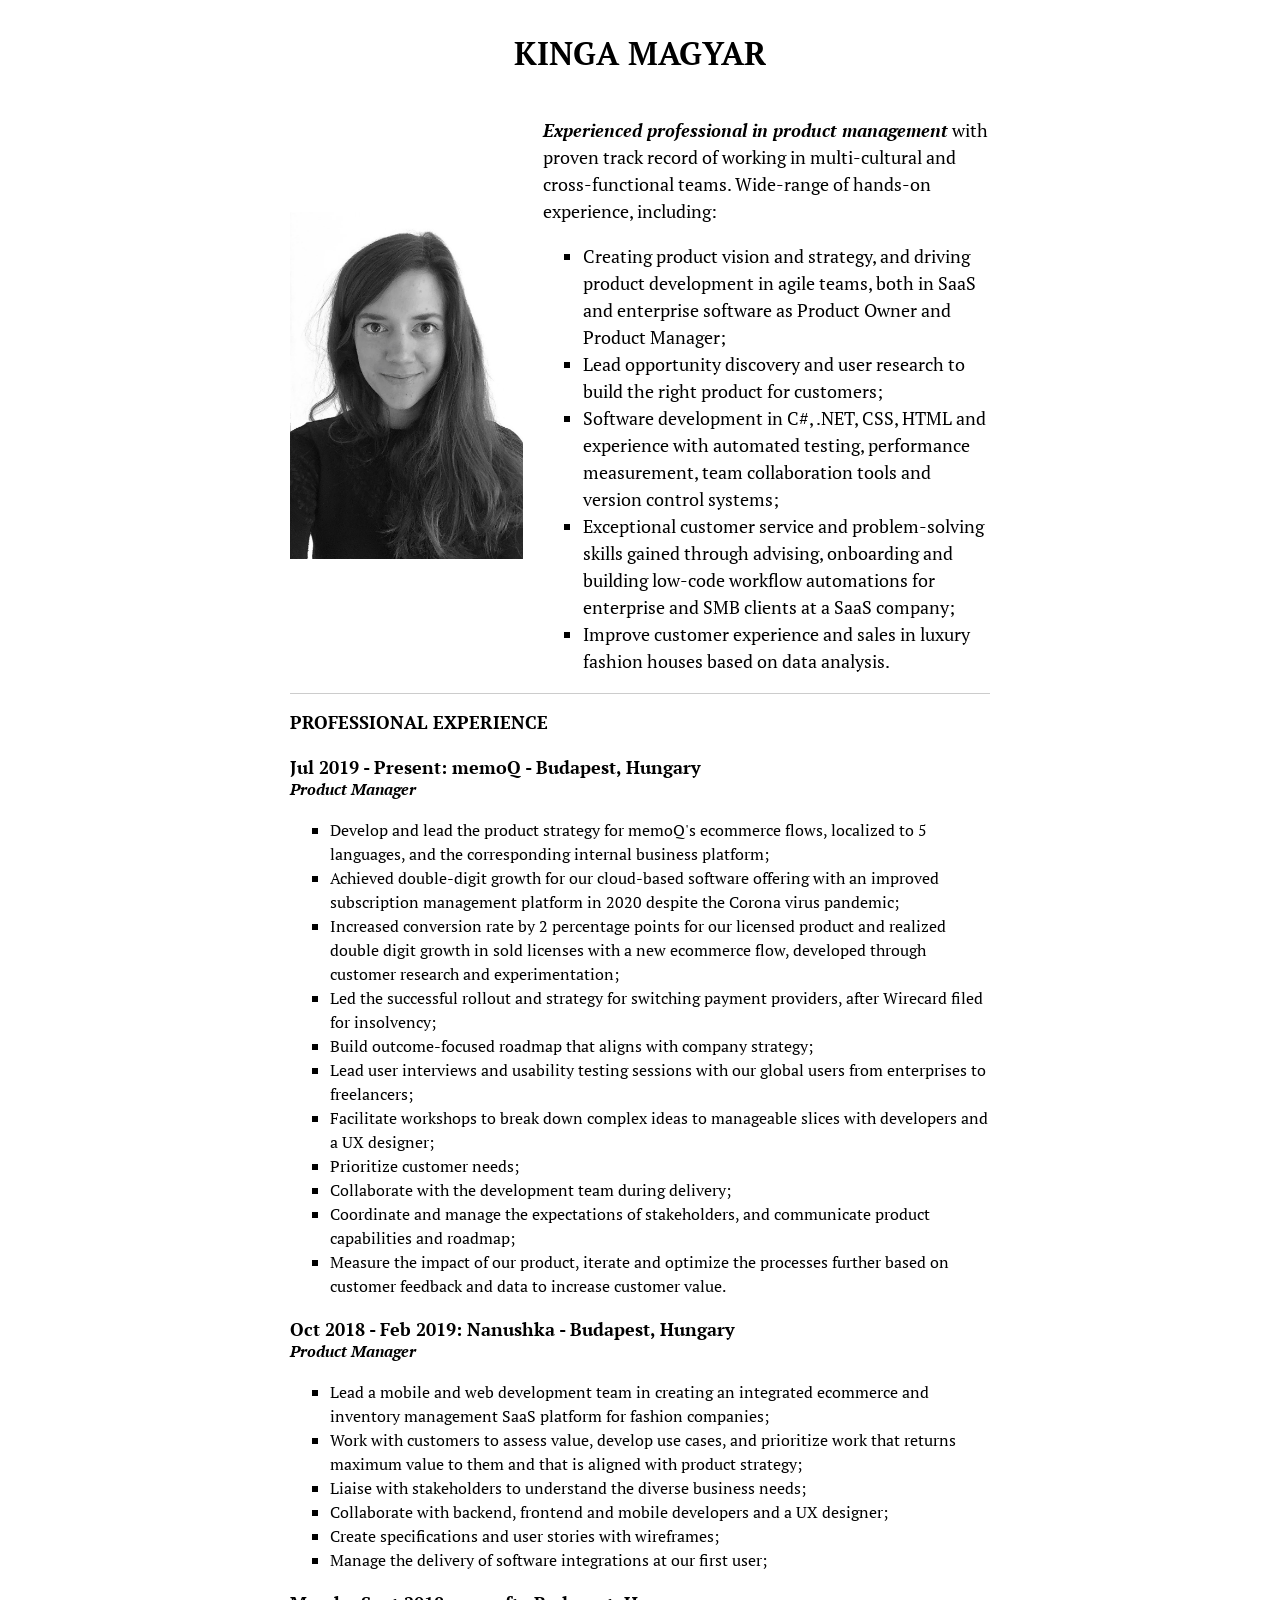
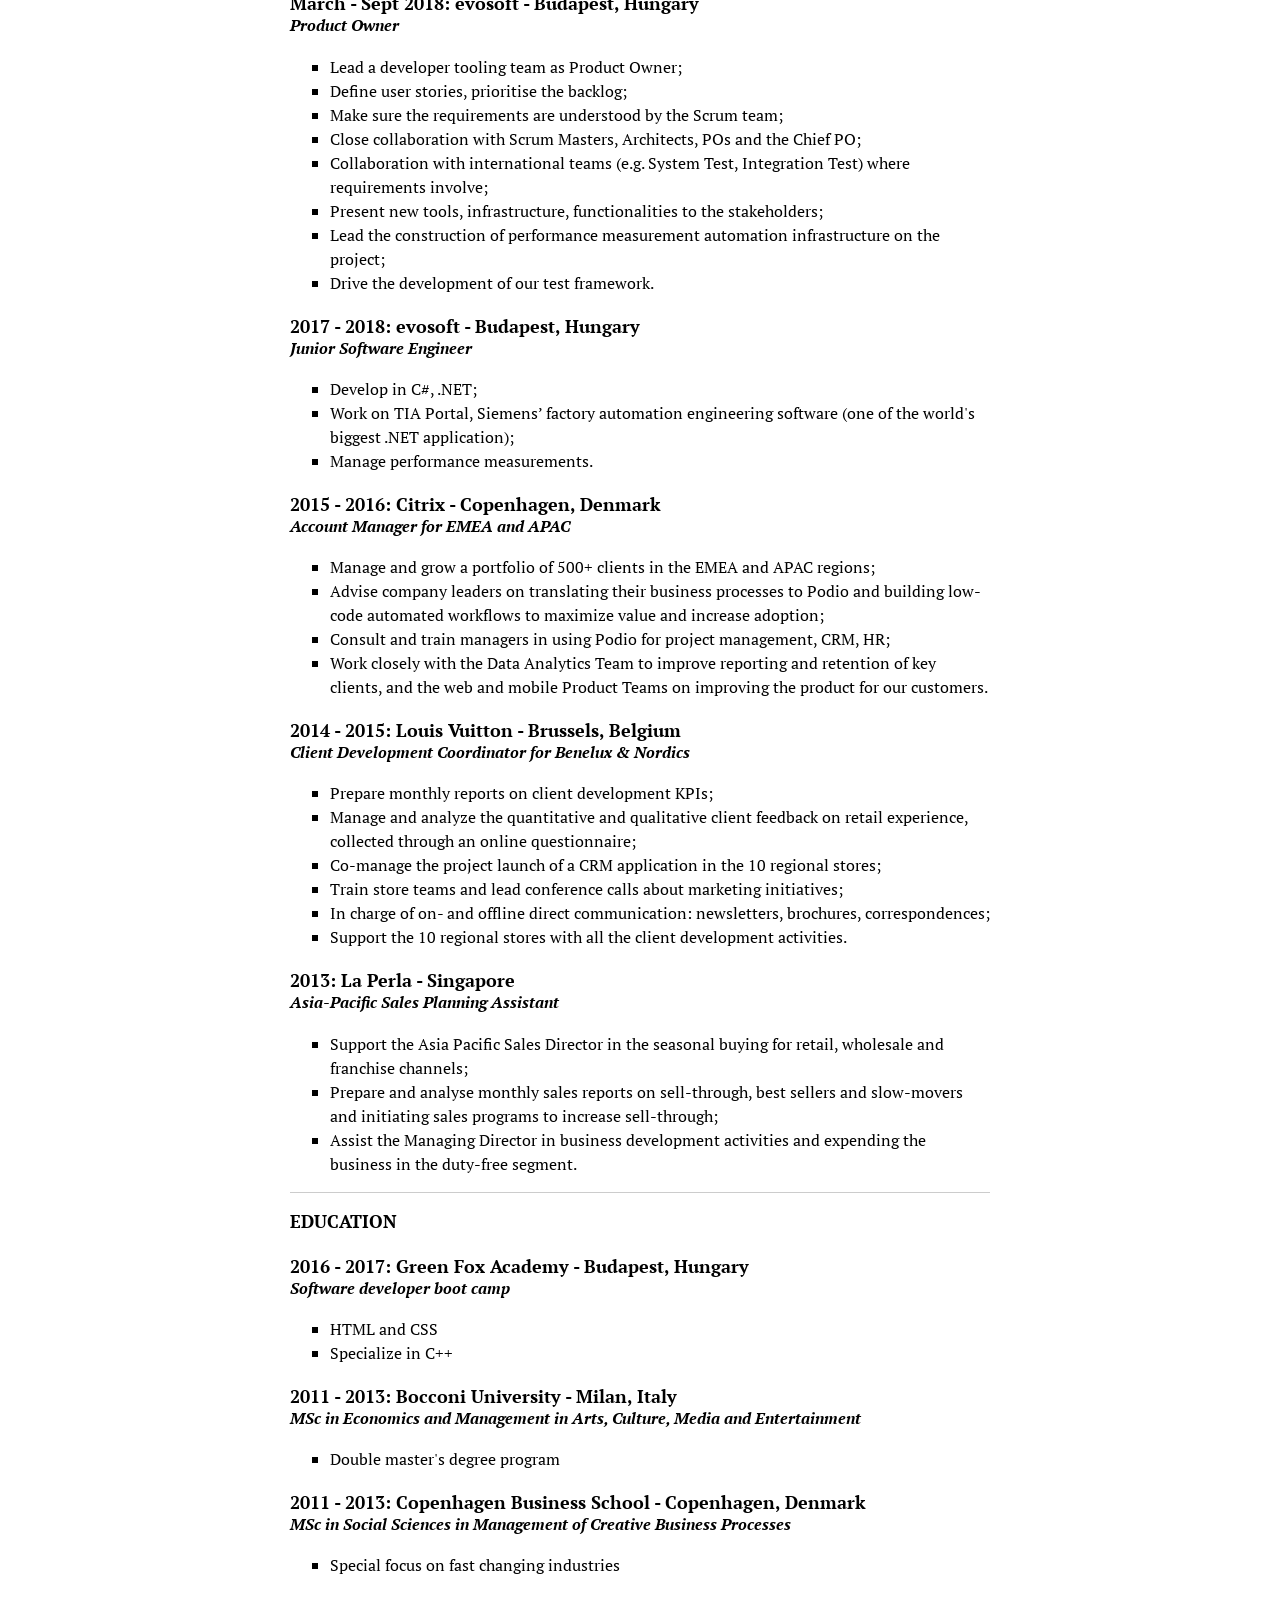
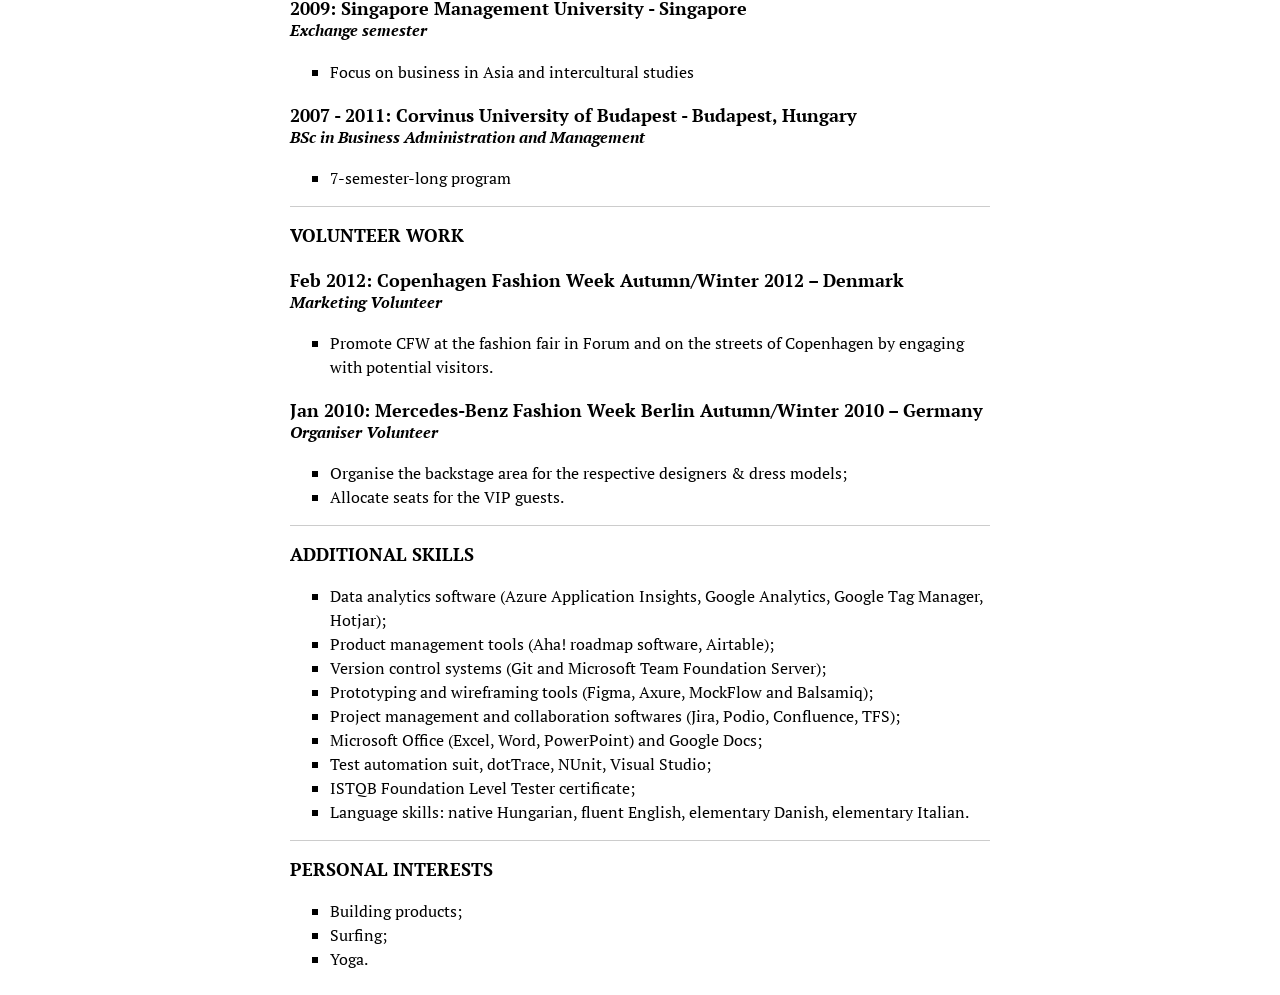
==== commit 64f8bf69: "Update index.html Update intro" ====
--- a/index.html
+++ b/index.html
@@ -21,7 +21,7 @@
       </p>
       <ul>
       	<li>
-          Creating product vision and strategy, and driving product development in agile teams, both in SaaS and enterprise software as Product Owner;
+          Creating product vision and strategy, and driving product development in agile teams, both in SaaS and enterprise software as Product Owner and Product Manager;
         </li>
 	<li>
           Lead opportunity discovery and user research to build the right product for customers;
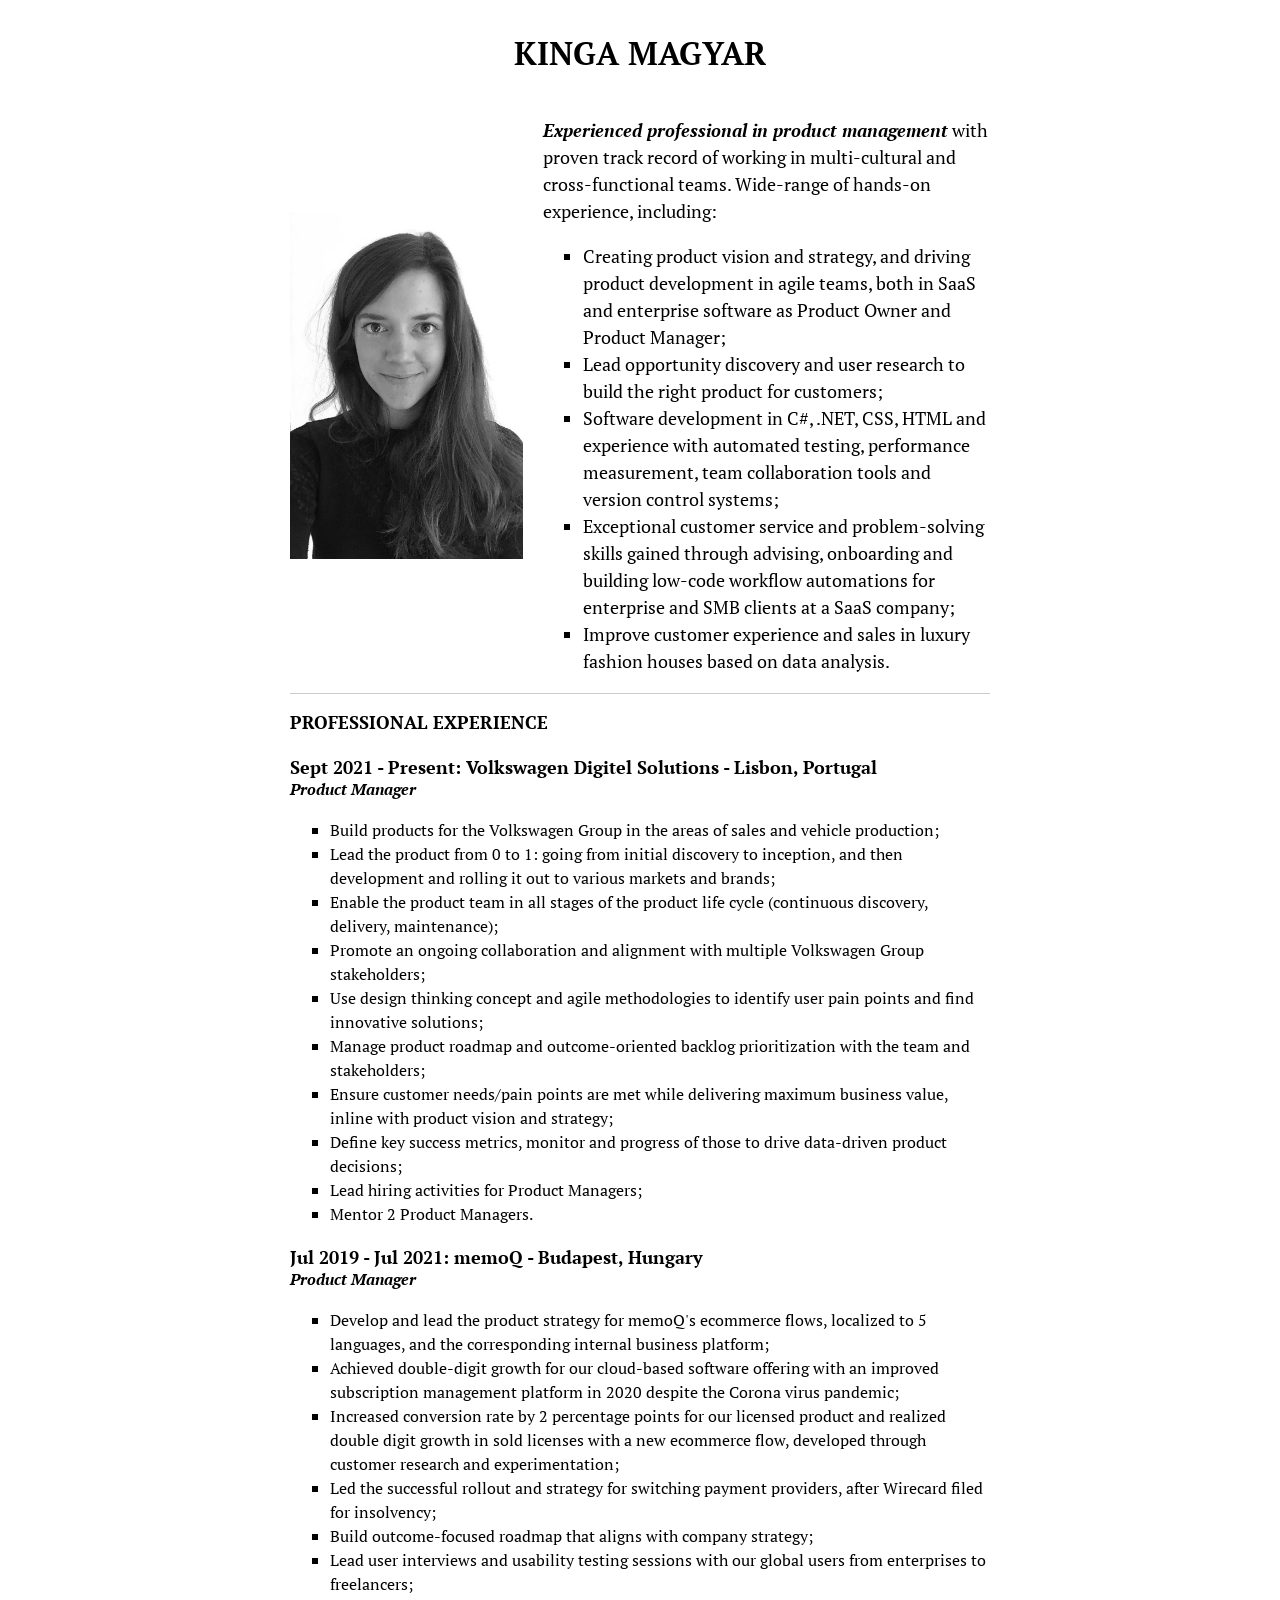
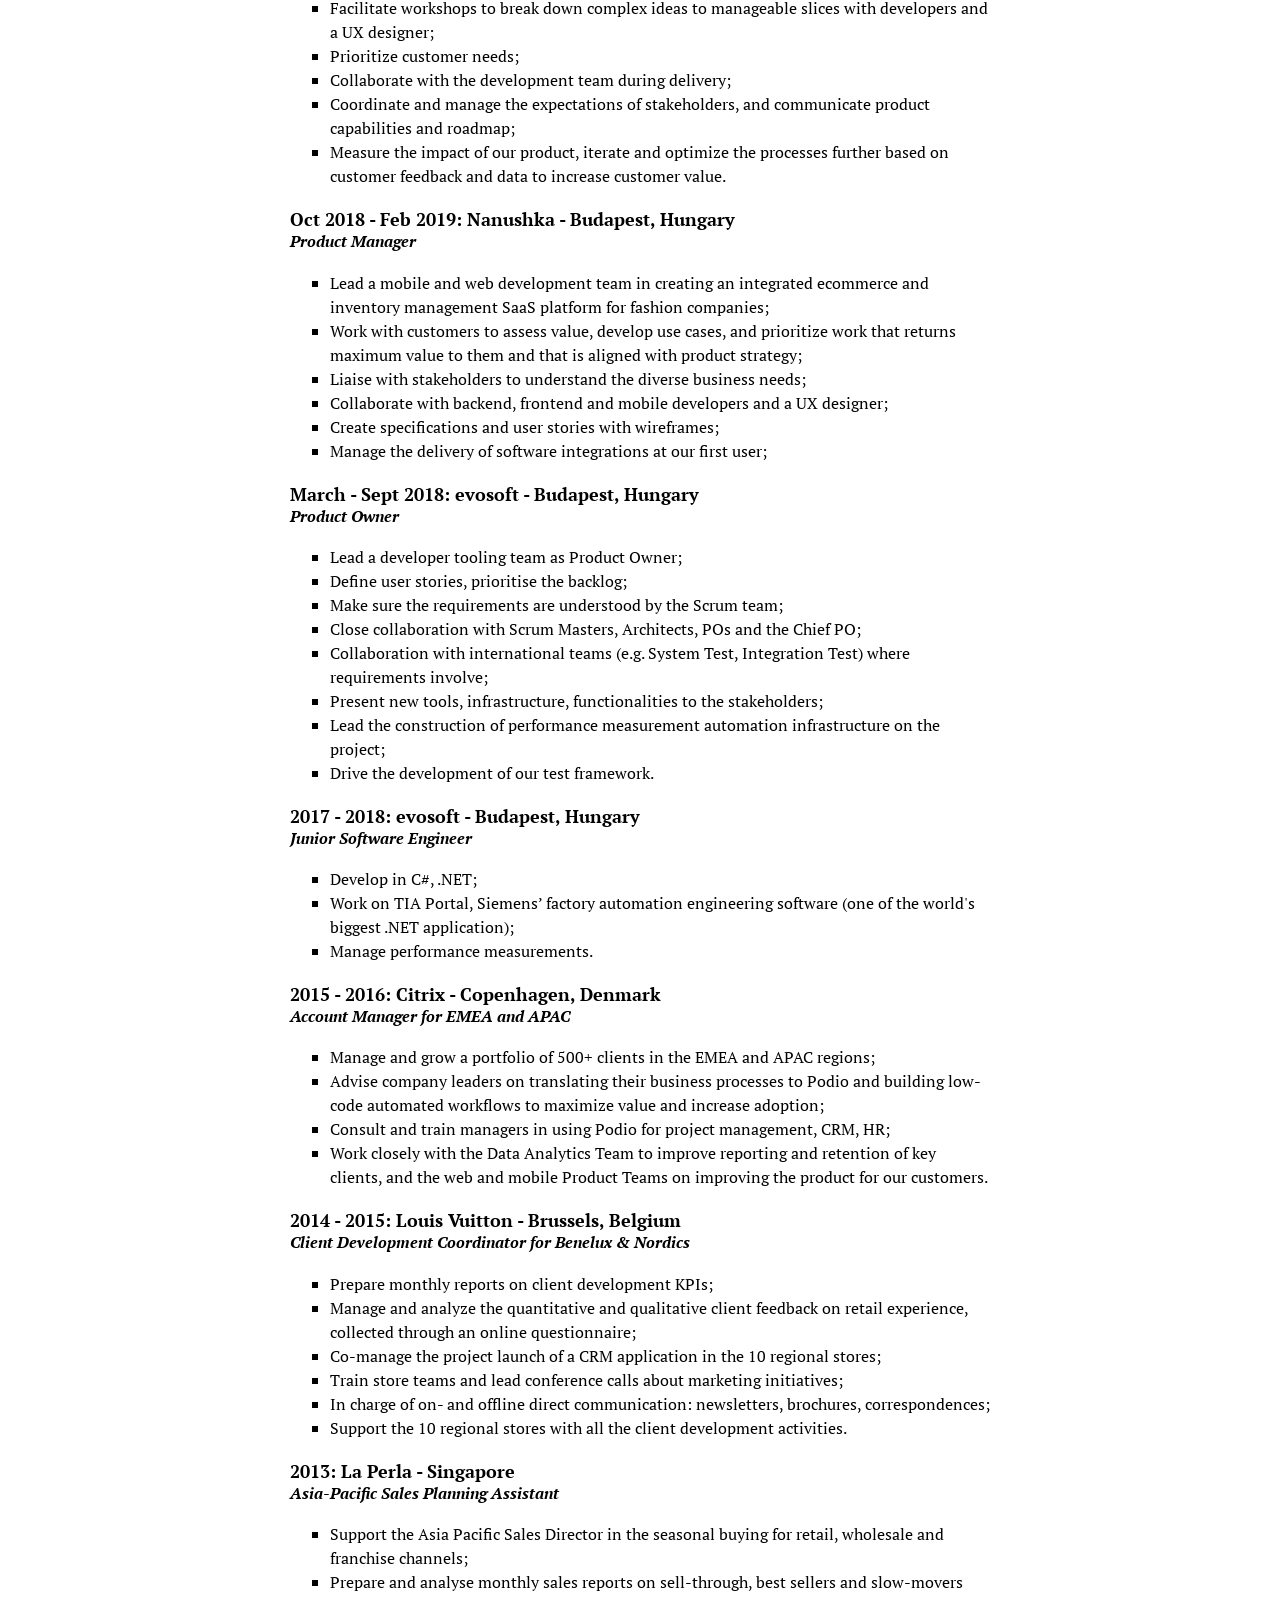
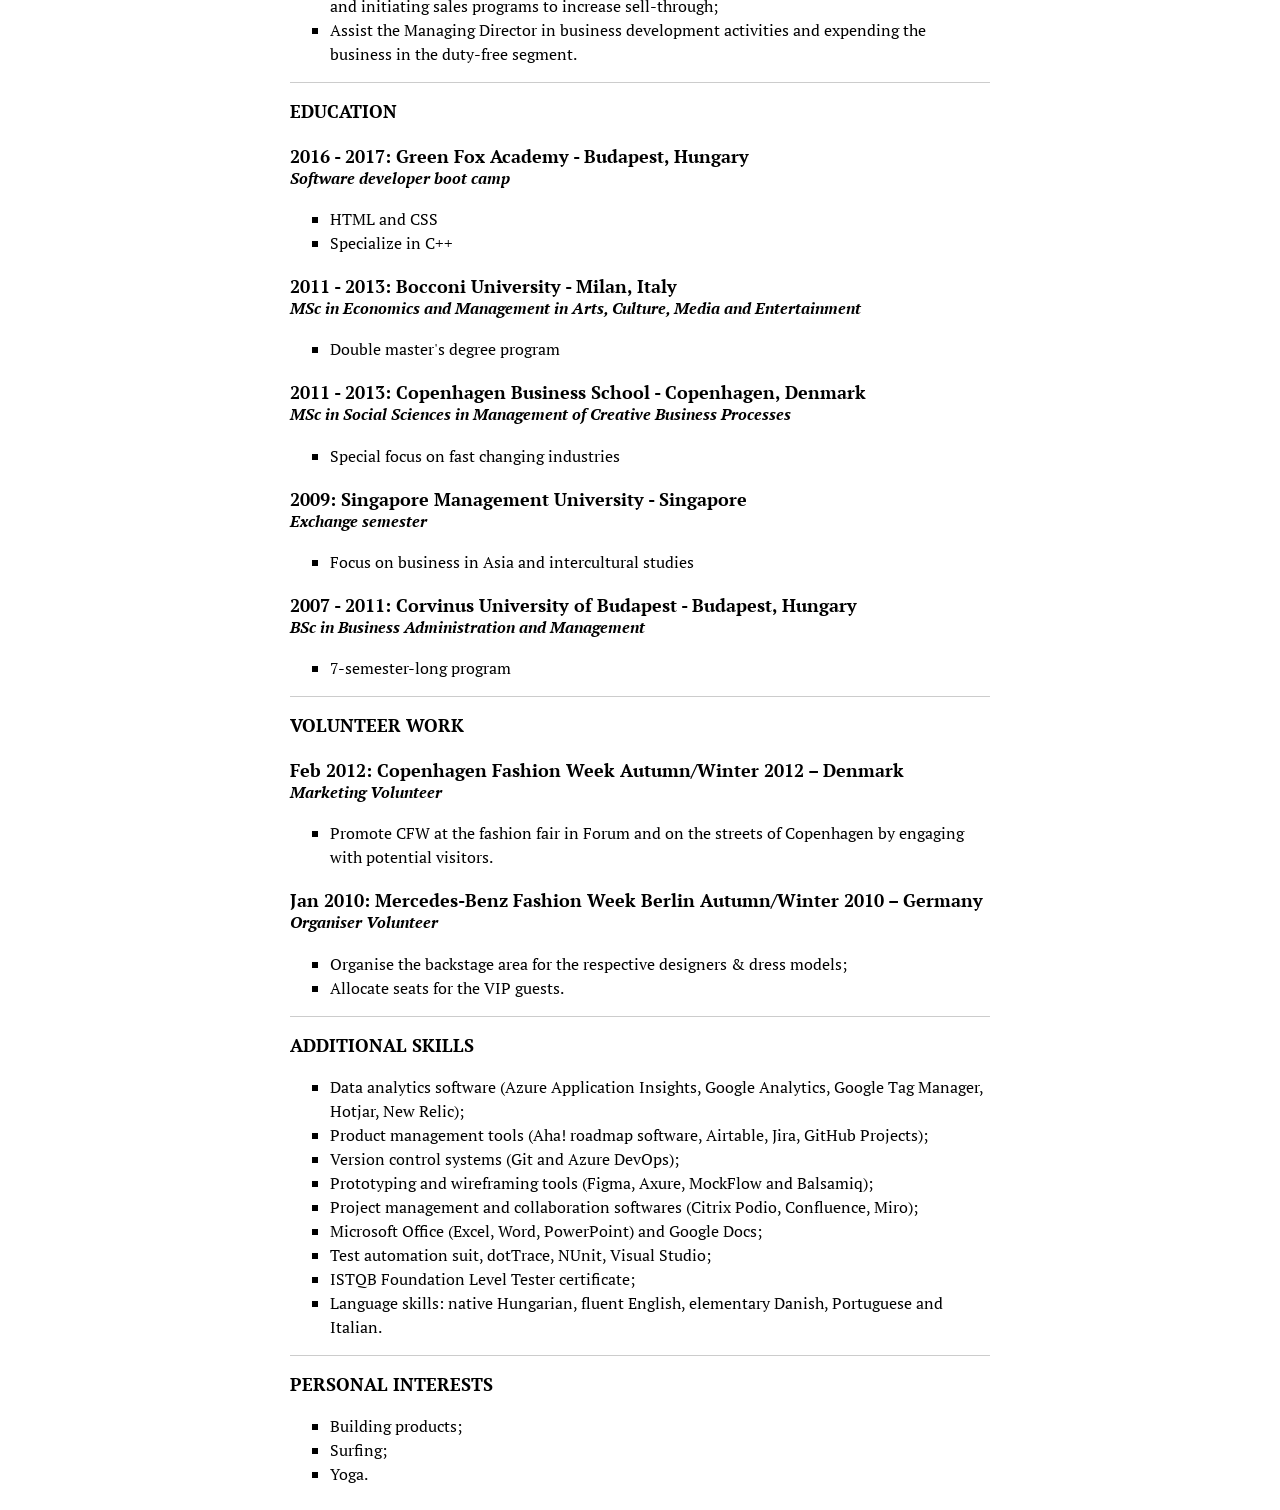
==== commit d765c136: "Update experience with VWDS" ====
--- a/index.html
+++ b/index.html
@@ -40,11 +40,47 @@
     <section>
       <h2>Professional experience</h2>
       <ul class="simple-ul">
-	<li>
-          <h3>Jul 2019 - Present: memoQ - Budapest, Hungary</h3>
+	      <li>
+          <h3>Sept 2021 - Present: Volkswagen Digitel Solutions - Lisbon, Portugal</h3>
           <h4>Product Manager</h4>
           <ul>
             <li>
+              Build products for the Volkswagen Group in the areas of sales and vehicle production;
+            </li>
+            <li>
+              Lead the product from 0 to 1: going from initial discovery to inception, and then development and rolling it out to various markets and brands;
+            </li>
+            <li>
+              Enable the product team in all stages of the product life cycle (continuous discovery, delivery, maintenance);
+            </li>
+            <li>
+              Promote an ongoing collaboration and alignment with multiple Volkswagen Group stakeholders;
+            </li>
+            <li>
+              Use design thinking concept and agile methodologies to identify user pain points and find innovative solutions;
+            </li>
+            <li>
+              Manage product roadmap and outcome-oriented backlog prioritization with the team and stakeholders;
+            </li>
+	          <li>
+              Ensure customer needs/pain points are met while delivering maximum business value, inline with product vision and strategy;
+            </li>
+            <li>
+              Define key success metrics, monitor and progress of those to drive data-driven product decisions;
+            </li>
+            <li>
+              Lead hiring activities for Product Managers;
+            </li>
+            <li>
+              Mentor 2 Product Managers.
+            </li>
+          </ul>
+        </li>
+        <li>
+          <h3>Jul 2019 - Jul 2021: memoQ - Budapest, Hungary</h3>
+          <h4>Product Manager</h4>
+          <ul>
+            <li>
               Develop and lead the product strategy for memoQ's ecommerce flows, localized to 5 languages, and the corresponding internal business platform;
             </li>
             <li>
@@ -62,24 +98,23 @@
             <li>
               Lead user interviews and usability testing sessions with our global users from enterprises to freelancers;
             </li>
-	    <li>
+	          <li>
               Facilitate workshops to break down complex ideas to manageable slices with developers and a UX designer;
             </li>
-	    <li>
-	      Prioritize customer needs;
-	    </li>
-	    <li>
-	      Collaborate with the development team during delivery;
-	    </li>
-	    <li>
+            <li>
+              Prioritize customer needs;
+            </li>
+            <li>
+              Collaborate with the development team during delivery;
+            </li>
+            <li>
               Coordinate and manage the expectations of stakeholders, and communicate product capabilities and roadmap;
             </li>
-	    <li>
-	      Measure the impact of our product, iterate and optimize the processes further based on customer feedback and data to increase customer value.
-	    </li>
-          </ul>
-        </li>
-        <li>
+            <li>
+              Measure the impact of our product, iterate and optimize the processes further based on customer feedback and data to increase customer value.
+            </li>
+          </ul>
+        </li>
         <li>
           <h3>Oct 2018 - Feb 2019: Nanushka - Budapest, Hungary</h3>
           <h4>Product Manager</h4>
@@ -93,9 +128,9 @@
             <li>
               Liaise with stakeholders to understand the diverse business needs;
             </li>
-	    <li>
-	      Collaborate with backend, frontend and mobile developers and a UX designer;
-	    </li>
+            <li>
+              Collaborate with backend, frontend and mobile developers and a UX designer;
+            </li>
             <li>
               Create specifications and user stories with wireframes;
             </li>
@@ -174,9 +209,9 @@
             <li>
               Prepare monthly reports on client development KPIs;
             </li>
-	    <li>
-	      Manage and analyze the quantitative and qualitative client feedback on retail experience, collected through an online questionnaire;
-	    </li>
+            <li>
+              Manage and analyze the quantitative and qualitative client feedback on retail experience, collected through an online questionnaire;
+            </li>
             <li>
               Co-manage the project launch of a CRM application in the 10 regional stores;
             </li>
@@ -278,15 +313,15 @@
     <section>
       <h2>Additional Skills</h2>
       <ul>
-	<li>Data analytics software (Azure Application Insights, Google Analytics, Google Tag Manager, Hotjar);</li>
-	<li>Product management tools (Aha! roadmap software, Airtable);</li>
-        <li>Version control systems (Git and Microsoft Team Foundation Server);</li>
+	      <li>Data analytics software (Azure Application Insights, Google Analytics, Google Tag Manager, Hotjar, New Relic);</li>
+	      <li>Product management tools (Aha! roadmap software, Airtable, Jira, GitHub Projects);</li>
+        <li>Version control systems (Git and Azure DevOps);</li>
         <li>Prototyping and wireframing tools (Figma, Axure, MockFlow and Balsamiq);</li>
-        <li>Project management and collaboration softwares (Jira, Podio, Confluence, TFS);</li>
+        <li>Project management and collaboration softwares (Citrix Podio, Confluence, Miro);</li>
         <li>Microsoft Office (Excel, Word, PowerPoint) and Google Docs;</li>
         <li>Test automation suit, dotTrace, NUnit, Visual Studio;</li>
         <li>ISTQB Foundation Level Tester certificate;</li>
-        <li>Language skills: native Hungarian, fluent English, elementary Danish, elementary Italian.</li>
+        <li>Language skills: native Hungarian, fluent English, elementary Danish, Portuguese and Italian.</li>
       </ul>
     </section>
     <section>
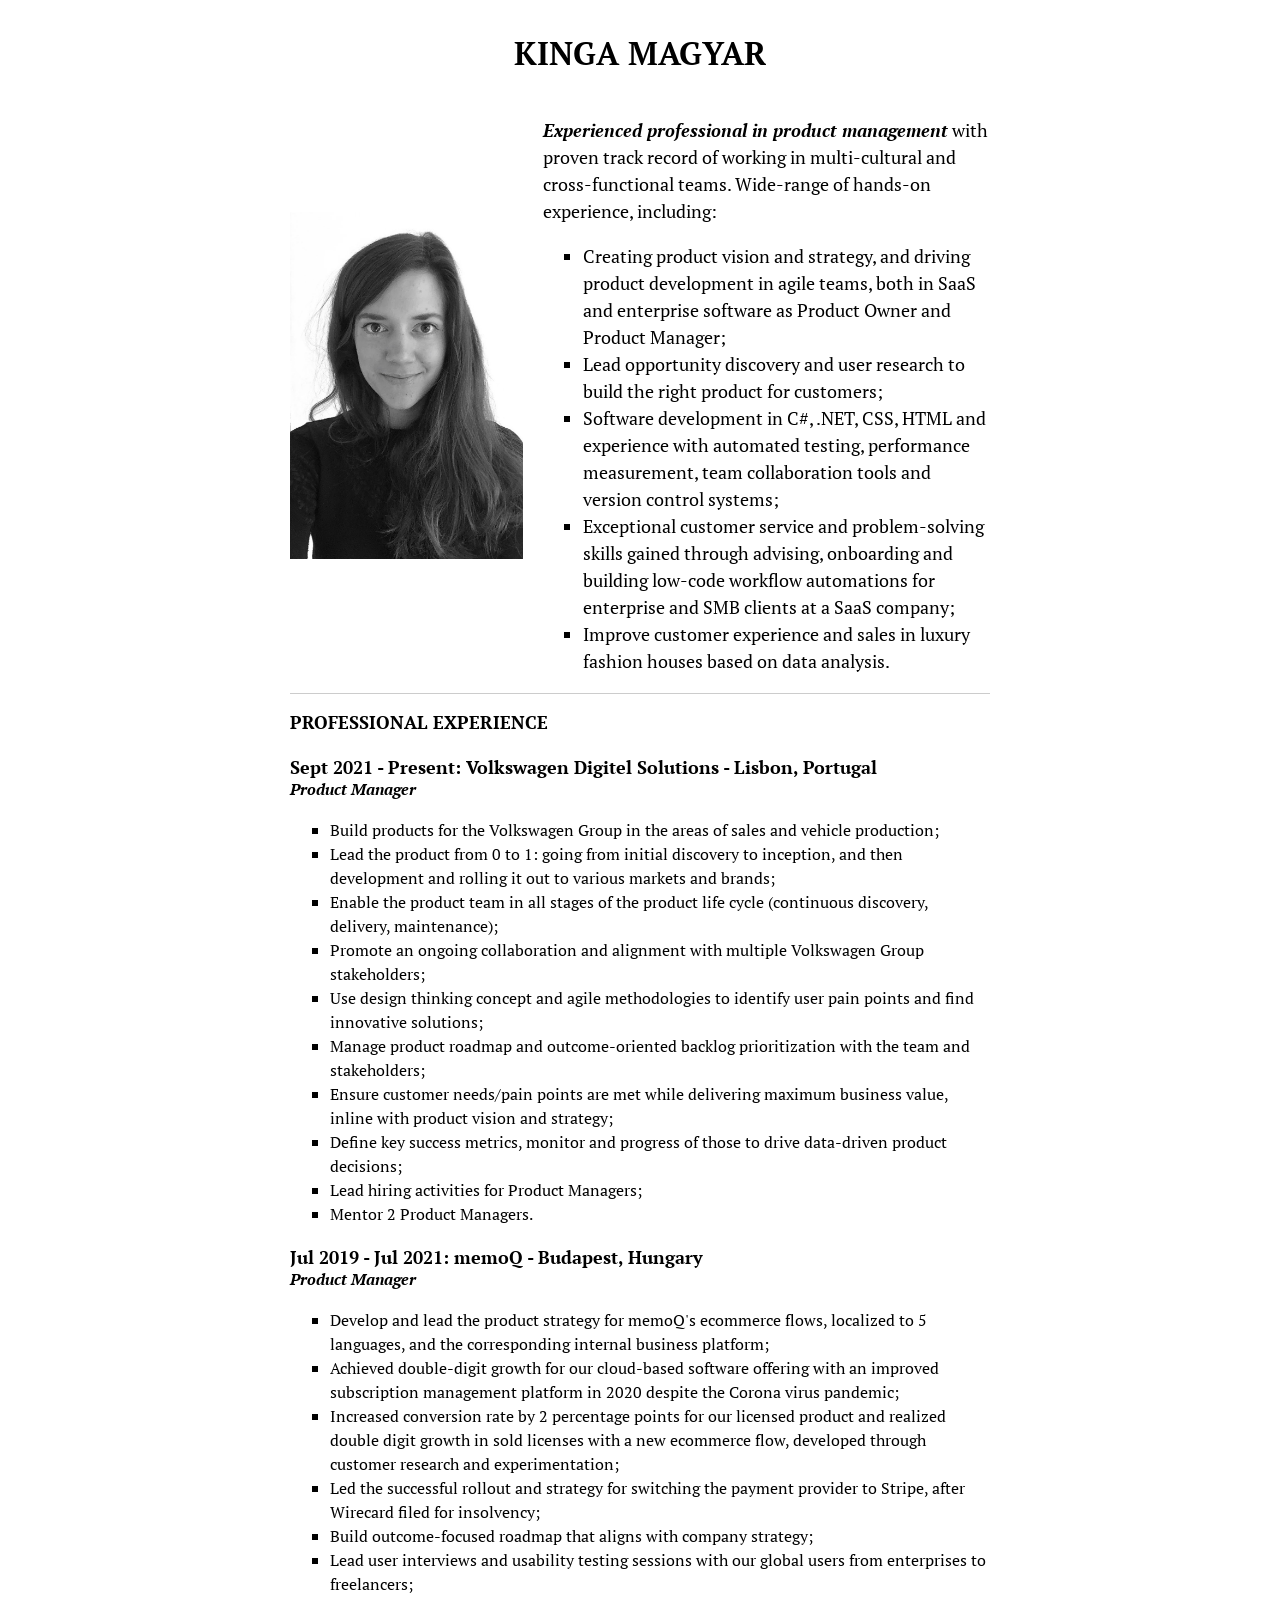
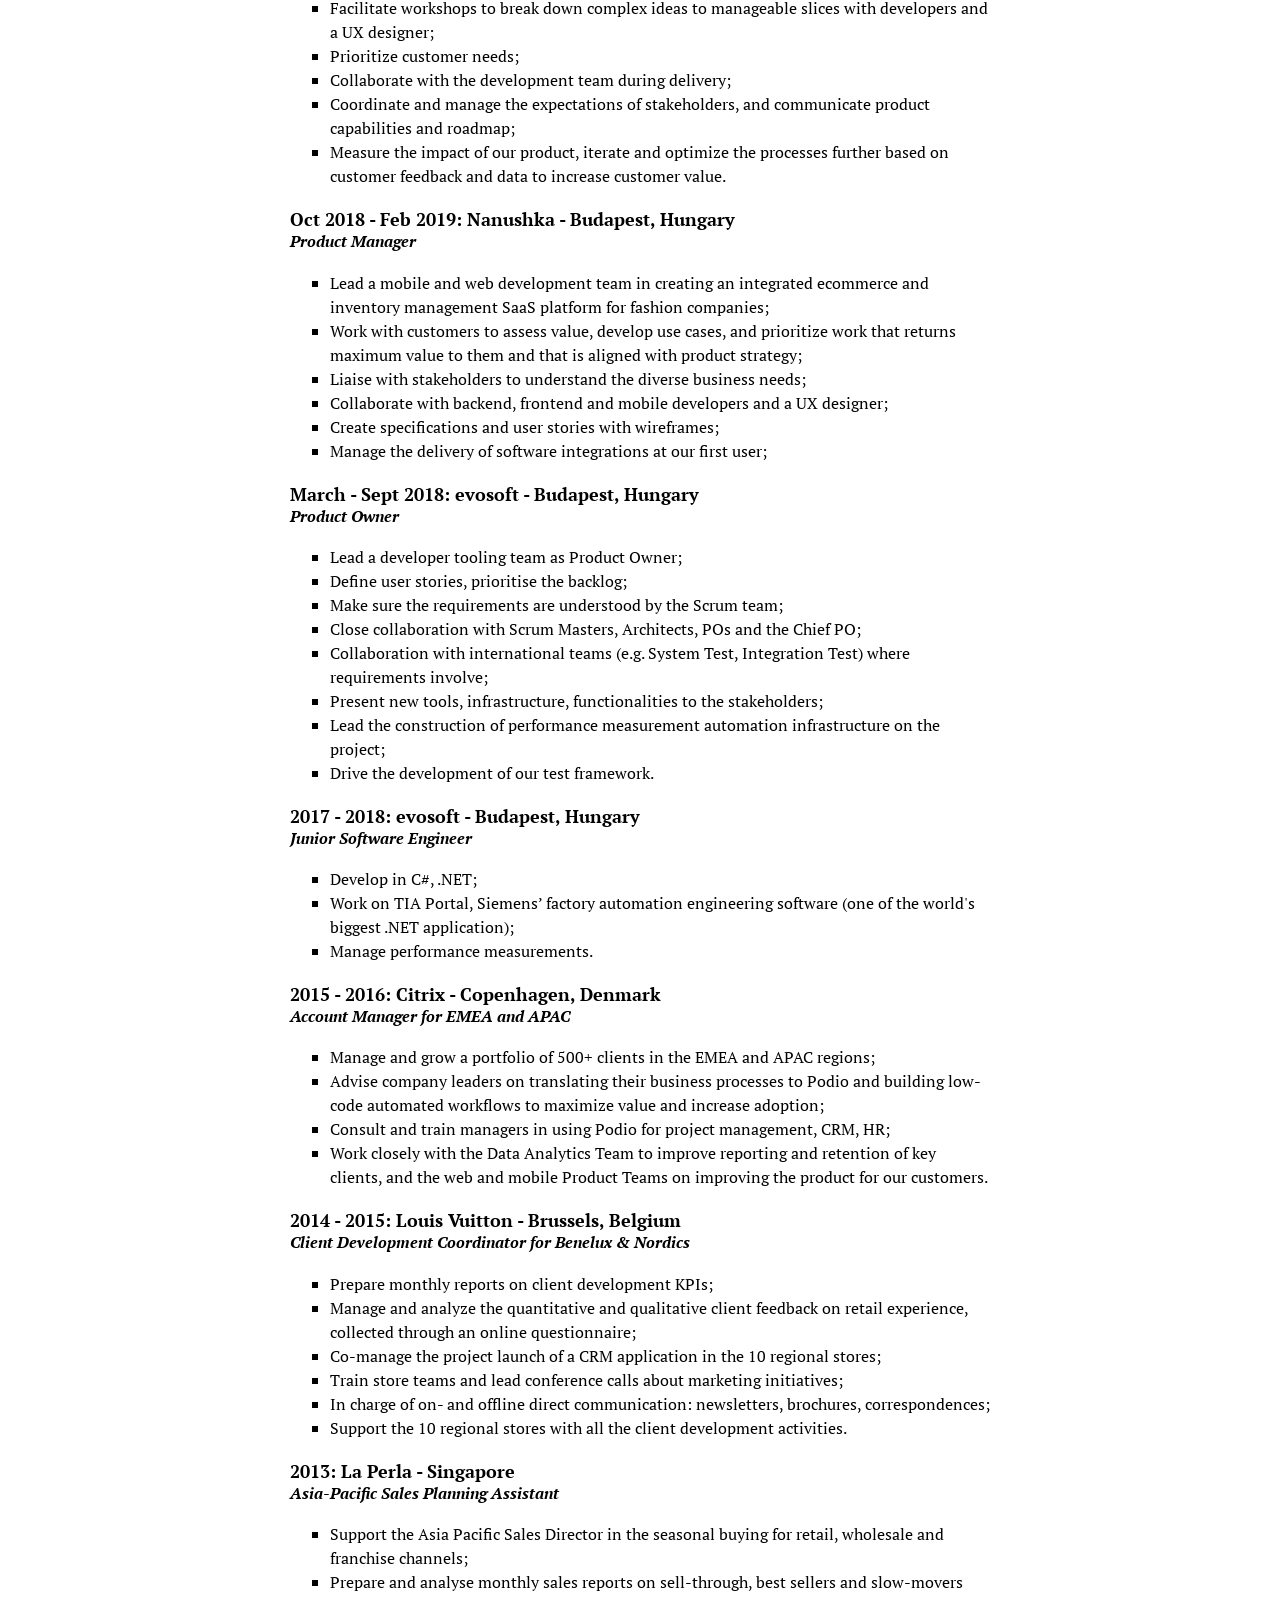
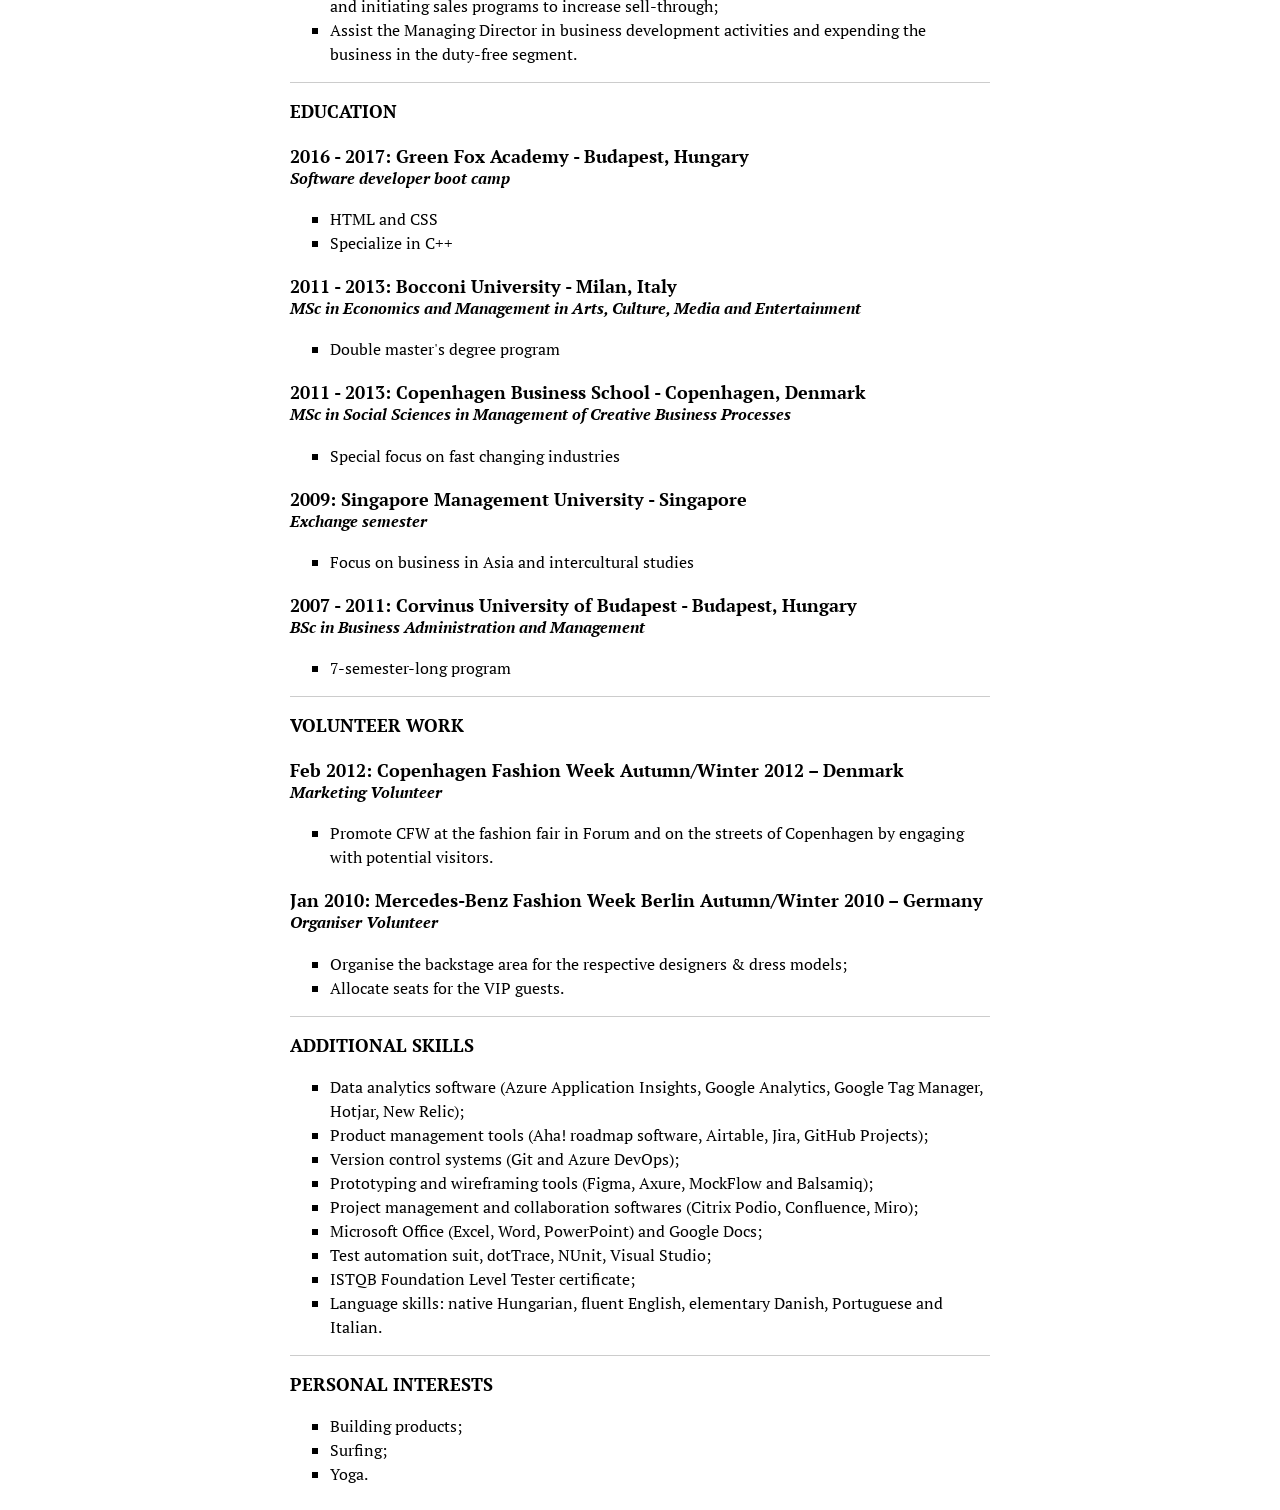
==== commit fa394c83: "Correct description of memoQ" ====
--- a/index.html
+++ b/index.html
@@ -90,7 +90,7 @@
               Increased conversion rate by 2 percentage points for our licensed product and realized double digit growth in sold licenses with a new ecommerce flow, developed through customer research and experimentation;
             </li>
             <li>
-              Led the successful rollout and strategy for switching payment providers, after Wirecard filed for insolvency;
+              Led the successful rollout and strategy for switching the payment provider to Stripe, after Wirecard filed for insolvency;
             </li>
             <li>
               Build outcome-focused roadmap that aligns with company strategy;
